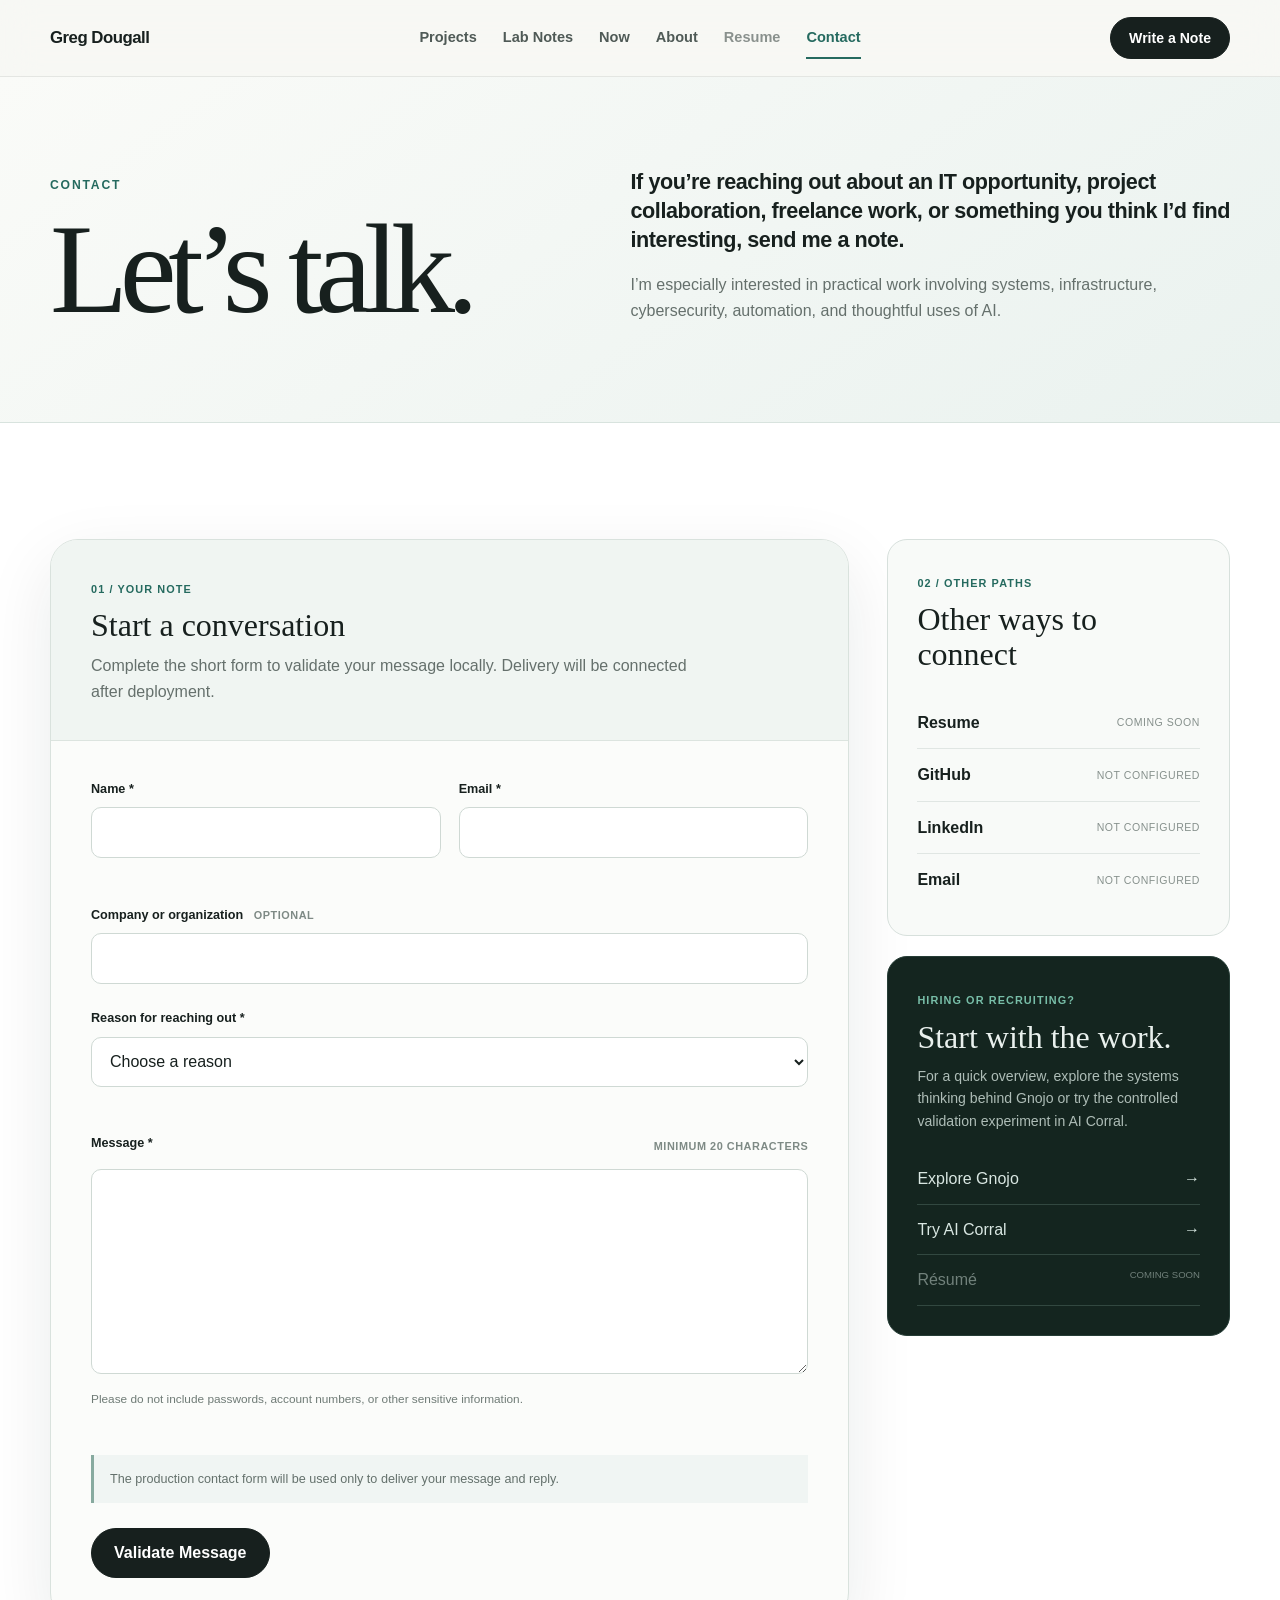
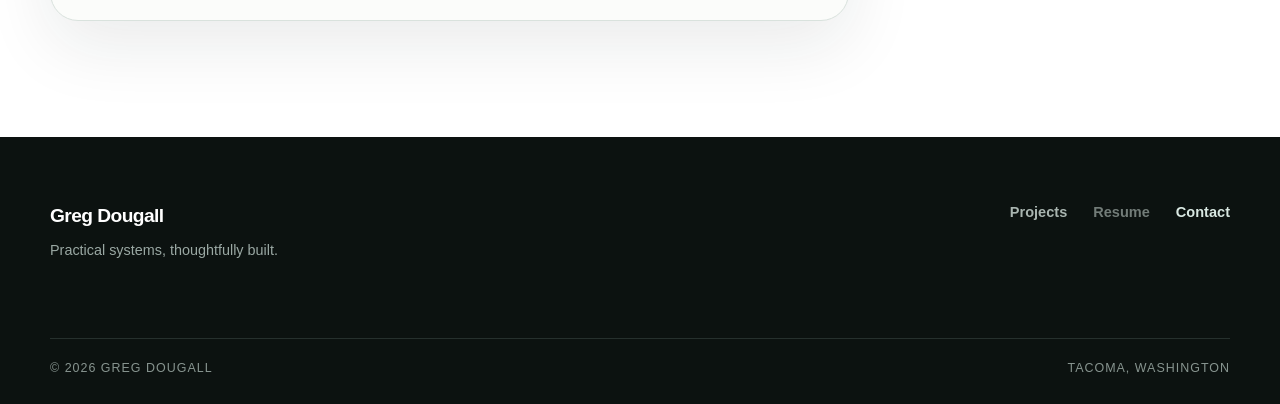
==== contact.html @ e4acb979 "Initial gregdougall.com portfolio site" ====
<!doctype html>
<html lang="en" class="no-js">
<head>
  <meta charset="utf-8">
  <meta name="viewport" content="width=device-width, initial-scale=1">
  <meta name="description" content="Contact Greg Dougall about IT opportunities, project collaboration, freelance work, or technical conversations.">
  <title>Contact — Greg Dougall</title>
  <link rel="stylesheet" href="static/css/styles.css">
</head>
<body class="contact-page">
  <a class="skip-link" href="#main-content">Skip to content</a>
  <header class="site-header">
    <div class="container nav-shell">
      <a class="wordmark" href="index.html" aria-label="Greg Dougall, home">Greg Dougall</a>
      <button class="nav-toggle" type="button" aria-expanded="false" aria-controls="site-navigation"><span class="sr-only">Toggle navigation</span><span aria-hidden="true"></span><span aria-hidden="true"></span><span aria-hidden="true"></span></button>
      <nav id="site-navigation" class="site-nav" aria-label="Primary navigation">
        <a href="index.html#projects">Projects</a><a href="index.html#lab-notes">Lab Notes</a><a href="index.html#now">Now</a><a href="index.html#about">About</a><a href="#resume" aria-disabled="true" class="placeholder-link">Resume <span class="sr-only">(coming soon)</span></a><a href="contact.html" class="active-nav" aria-current="page">Contact</a>
      </nav>
      <a class="button button-small nav-cta" href="#contact-form">Write a Note</a>
    </div>
  </header>

  <main id="main-content">
    <section class="contact-hero">
      <div class="container contact-hero-grid">
        <div><p class="eyebrow">Contact</p><h1>Let’s talk.</h1></div>
        <div><p class="contact-lede">If you’re reaching out about an IT opportunity, project collaboration, freelance work, or something you think I’d find interesting, send me a note.</p><p>I’m especially interested in practical work involving systems, infrastructure, cybersecurity, automation, and thoughtful uses of AI.</p></div>
      </div>
    </section>

    <section class="section contact-main">
      <div class="container contact-layout">
        <div class="contact-form-panel">
          <div class="contact-panel-heading"><span>01 / Your note</span><h2>Start a conversation</h2><p>Complete the short form to validate your message locally. Delivery will be connected after deployment.</p></div>
          <form id="contact-form" class="contact-form" data-contact-form novalidate>
            <div class="field-row">
              <div class="form-field"><label for="contact-name">Name <span aria-hidden="true">*</span></label><input id="contact-name" name="name" type="text" autocomplete="name" required aria-describedby="name-error"><span class="field-error" id="name-error" aria-live="polite"></span></div>
              <div class="form-field"><label for="contact-email">Email <span aria-hidden="true">*</span></label><input id="contact-email" name="email" type="email" autocomplete="email" required aria-describedby="email-error"><span class="field-error" id="email-error" aria-live="polite"></span></div>
            </div>
            <div class="form-field"><label for="contact-company">Company or organization <span class="optional-label">Optional</span></label><input id="contact-company" name="company" type="text" autocomplete="organization"></div>
            <div class="form-field"><label for="contact-reason">Reason for reaching out <span aria-hidden="true">*</span></label><select id="contact-reason" name="reason" required aria-describedby="reason-error"><option value="">Choose a reason</option><option>Job opportunity</option><option>Recruiting / hiring</option><option>Project collaboration</option><option>Freelance / consulting</option><option>Technical conversation</option><option>Other</option></select><span class="field-error" id="reason-error" aria-live="polite"></span></div>
            <div class="form-field"><div class="label-line"><label for="contact-message">Message <span aria-hidden="true">*</span></label><span class="character-guidance">Minimum 20 characters</span></div><textarea id="contact-message" name="message" rows="7" required minlength="20" aria-describedby="message-help message-error"></textarea><span class="field-help" id="message-help">Please do not include passwords, account numbers, or other sensitive information.</span><span class="field-error" id="message-error" aria-live="polite"></span></div>
            <p class="privacy-note">The production contact form will be used only to deliver your message and reply.</p>
            <button class="button contact-submit" type="submit">Validate Message</button>
            <div class="contact-status" role="status" aria-live="polite" tabindex="-1"><span>Contact form ready</span><h3>Your message passed client-side validation.</h3><p>Email delivery is not connected yet in this local prototype.</p><small>The production version will securely send this message to Greg after deployment.</small></div>
            <noscript><p class="noscript-note">JavaScript is required to validate this prototype form. No message delivery is connected.</p></noscript>
          </form>
        </div>

        <aside class="contact-sidebar">
          <section class="connect-card"><span>02 / Other paths</span><h2>Other ways to connect</h2><ul><li><strong>Resume</strong><small>Coming soon</small></li><li><strong>GitHub</strong><small>Not configured</small></li><li><strong>LinkedIn</strong><small>Not configured</small></li><li><strong>Email</strong><small>Not configured</small></li></ul></section>
          <section class="recruiter-card"><span>Hiring or recruiting?</span><h2>Start with the work.</h2><p>For a quick overview, explore the systems thinking behind Gnojo or try the controlled validation experiment in AI Corral.</p><div><a href="projects/gnojo.html">Explore Gnojo <span aria-hidden="true">→</span></a><a href="projects/ai-corral.html">Try AI Corral <span aria-hidden="true">→</span></a><button type="button" disabled>Résumé <small>Coming soon</small></button></div></section>
        </aside>
      </div>
    </section>
  </main>

  <footer class="site-footer"><div class="container footer-top"><div><a class="wordmark footer-wordmark" href="index.html">Greg Dougall</a><p>Practical systems, thoughtfully built.</p></div><nav aria-label="Footer navigation"><a href="index.html#projects">Projects</a><a href="#resume" aria-disabled="true" class="placeholder-link">Resume <span class="sr-only">(coming soon)</span></a><a href="contact.html" aria-current="page">Contact</a></nav></div><div class="container footer-bottom"><span>© <span id="current-year">2025</span> Greg Dougall</span><span>Tacoma, Washington</span></div></footer>
  <script src="static/js/main.js" defer></script>
</body>
</html>
---- static/css/styles.css ----
:root {
  --ink: #17201e;
  --muted: #65706c;
  --paper: #f7f8f4;
  --surface: #ffffff;
  --line: #dfe4dd;
  --accent: #256a5f;
  --accent-soft: #dcece7;
  --dark: #101716;
  --radius-lg: 30px;
  --radius-md: 20px;
  --shadow: 0 24px 70px rgba(24, 38, 34, .09);
  --container: 1180px;
}

* { box-sizing: border-box; }
html { scroll-behavior: smooth; }
body { margin: 0; background: var(--paper); color: var(--ink); font-family: Inter, ui-sans-serif, -apple-system, BlinkMacSystemFont, "Segoe UI", sans-serif; font-size: 1rem; line-height: 1.6; -webkit-font-smoothing: antialiased; }
a { color: inherit; }
button, a { -webkit-tap-highlight-color: transparent; }
button { font: inherit; }
.container { width: min(calc(100% - 40px), var(--container)); margin-inline: auto; }
.sr-only { position: absolute; width: 1px; height: 1px; padding: 0; margin: -1px; overflow: hidden; clip: rect(0, 0, 0, 0); white-space: nowrap; border: 0; }
.skip-link { position: fixed; left: 16px; top: -100px; z-index: 100; background: var(--ink); color: #fff; padding: 10px 16px; border-radius: 8px; }
.skip-link:focus { top: 12px; }

.site-header { position: sticky; top: 0; z-index: 50; background: rgba(247,248,244,.88); border-bottom: 1px solid rgba(23,32,30,.08); backdrop-filter: blur(18px); }
.nav-shell { min-height: 76px; display: grid; grid-template-columns: 1fr auto 1fr; align-items: center; gap: 28px; }
.wordmark { width: max-content; color: var(--ink); font-weight: 760; letter-spacing: -.03em; text-decoration: none; font-size: 1.05rem; }
.site-nav { display: flex; align-items: center; gap: 26px; }
.site-nav a, .site-footer nav a { color: #4f5a56; font-size: .91rem; font-weight: 600; text-decoration: none; transition: color .2s ease; }
.site-nav a:hover, .site-nav a:focus-visible, .site-footer nav a:hover, .site-footer nav a:focus-visible { color: var(--accent); }
.placeholder-link { cursor: default; opacity: .65; }
.button { display: inline-flex; justify-content: center; align-items: center; min-height: 50px; padding: 0 22px; border: 1px solid var(--ink); border-radius: 999px; background: var(--ink); color: #fff; font-weight: 700; text-decoration: none; transition: transform .2s ease, background .2s ease, box-shadow .2s ease; }
.button:hover, .button:focus-visible { background: var(--accent); border-color: var(--accent); box-shadow: 0 8px 24px rgba(37,106,95,.22); transform: translateY(-2px); }
.button-small { min-height: 42px; padding-inline: 18px; font-size: .88rem; justify-self: end; }
.text-link { display: inline-flex; align-items: center; gap: 10px; font-weight: 720; text-decoration: none; border-bottom: 1px solid #aab5af; padding-block: 5px; }
.text-link span { transition: transform .2s ease; }
.text-link:hover span, .text-link:focus-visible span { transform: translate(3px, 3px); }
.nav-toggle { display: none; background: none; border: 0; padding: 8px; }

.hero { padding: 88px 0 104px; overflow: hidden; }
.hero-grid { display: grid; grid-template-columns: minmax(0, .94fr) minmax(480px, 1.06fr); align-items: center; gap: 78px; }
.eyebrow { margin: 0 0 18px; color: var(--accent); font-size: .76rem; font-weight: 800; letter-spacing: .15em; text-transform: uppercase; }
h1, h2, h3, p { margin-top: 0; }
h1 { margin-bottom: 22px; font-family: Georgia, "Times New Roman", serif; font-size: clamp(4.3rem, 8vw, 7.5rem); font-weight: 400; line-height: .86; letter-spacing: -.065em; }
.hero-statement { max-width: 720px; margin-bottom: 22px; font-size: clamp(1.55rem, 2.4vw, 2.18rem); font-weight: 660; line-height: 1.2; letter-spacing: -.035em; }
.hero-support { max-width: 620px; color: var(--muted); font-size: 1.08rem; }
.hero-meta { display: flex; gap: 24px; margin: 30px 0 34px; color: #46514d; font-size: .86rem; font-weight: 700; text-transform: uppercase; letter-spacing: .05em; }
.hero-meta span { display: flex; align-items: center; gap: 9px; }
.status-dot { width: 8px; height: 8px; border-radius: 50%; background: #3f9c70; box-shadow: 0 0 0 5px rgba(63,156,112,.13); }
.hero-actions { display: flex; align-items: center; gap: 28px; }

.hero-visual { position: relative; min-height: 555px; border: 1px solid #d4dbd5; border-radius: 42px; background: #edf1ec; box-shadow: var(--shadow); overflow: hidden; isolation: isolate; transition: transform .35s ease, box-shadow .35s ease; }
.hero-visual:hover, .hero-visual:focus-visible { transform: translateY(-4px); box-shadow: 0 30px 80px rgba(24,38,34,.14); }
.hero-visual::before { content: ""; position: absolute; width: 320px; height: 320px; top: -80px; right: -70px; border-radius: 50%; background: rgba(95,173,158,.25); filter: blur(2px); }
.visual-grid { position: absolute; inset: 0; opacity: .5; background-image: linear-gradient(#ccd5ce 1px, transparent 1px), linear-gradient(90deg, #ccd5ce 1px, transparent 1px); background-size: 34px 34px; mask-image: linear-gradient(to bottom right, #000, transparent 75%); }
.visual-window { position: absolute; border: 1px solid rgba(28,48,43,.16); border-radius: 14px; background: rgba(255,255,255,.92); box-shadow: 0 18px 40px rgba(32,51,46,.13); transition: transform .35s ease, box-shadow .35s ease; }
.hero-visual:hover .visual-workflow, .hero-visual:focus-visible .visual-workflow { transform: rotate(-1deg) translateY(-4px); box-shadow: 0 23px 48px rgba(32,51,46,.18); }
.hero-visual:hover .visual-code, .hero-visual:focus-visible .visual-code { transform: rotate(1deg) translate(3px, -2px); }
.visual-workflow { width: 70%; left: 8%; top: 9%; padding-bottom: 18px; transform: rotate(-2deg); }
.window-bar { height: 38px; display: flex; align-items: center; gap: 6px; padding: 0 12px; border-bottom: 1px solid #e5e9e5; }
.window-bar span { width: 7px; height: 7px; border-radius: 50%; background: #cbd3cd; }
.window-bar b { margin-left: auto; color: #718079; font-family: ui-monospace, monospace; font-size: .65rem; font-weight: 600; }
.flow-row { display: flex; align-items: center; padding: 25px 18px 15px; }
.flow-node { padding: 7px 11px; border: 1px solid #ccd5d0; border-radius: 8px; color: #54625d; font-size: .64rem; font-weight: 800; }
.flow-node.active { color: #1c5c52; background: #dcece7; border-color: #9ccabd; }
.flow-node.success { color: #fff; background: #326e62; }
.flow-row i { flex: 1; height: 1px; background: #9fb0a8; }
.hero-visual.is-active .flow-row i { background: linear-gradient(90deg, #9fb0a8 0 42%, #42a88e 50%, #9fb0a8 58%); background-size: 220% 100%; animation: data-flow 1.8s ease-in-out 2; }
.metric-row { display: flex; gap: 10px; padding: 0 18px; }
.metric-row span { flex: 1; padding: 10px; border-radius: 9px; background: #f2f5f2; }
.metric-row small, .metric-row strong { display: block; }
.metric-row small { color: #77827e; font-size: .58rem; text-transform: uppercase; letter-spacing: .08em; }
.metric-row strong { font-size: .82rem; }
.system-status strong { display: flex; align-items: center; gap: 7px; text-transform: capitalize; }
.system-status i { width: 7px; height: 7px; border-radius: 50%; background: #d19b42; box-shadow: 0 0 0 4px rgba(209,155,66,.14); }
.system-status.is-approved i { background: #3f9c70; box-shadow: 0 0 0 4px rgba(63,156,112,.14); }
.visual-code { width: 56%; right: 5%; top: 40%; padding: 16px 18px 20px; color: #d8e8e1; background: #16221f; transform: rotate(2deg); }
.window-label { margin-bottom: 16px; color: #77bbaa; font-family: ui-monospace, monospace; font-size: .65rem; }
.visual-code code { color: #dfe9e5; font-family: ui-monospace, monospace; font-size: .74rem; line-height: 1.9; }
.visual-code code span { color: #687a73; padding-right: 15px; }
.visual-network { width: 48%; left: 5%; bottom: 7%; padding: 13px; transform: rotate(-3deg); }
.network-title { color: #708079; font: 700 .62rem ui-monospace, monospace; letter-spacing: .08em; }
.visual-network svg { width: 100%; height: auto; display: block; }
.visual-network path { stroke: #88a69c; stroke-width: 1.7; fill: none; stroke-dasharray: 5 4; }
.visual-network circle { fill: #2b7566; stroke: #d4eee6; stroke-width: 4; }
.visual-note { position: absolute; right: 6%; bottom: 6%; width: 38%; padding: 15px; border-radius: 10px; color: #463b29; background: #efe2bd; box-shadow: 0 10px 24px rgba(57,45,25,.14); transform: rotate(4deg); }
.visual-note span, .visual-note strong { display: block; }
.visual-note span { margin-bottom: 7px; font-size: .56rem; font-weight: 800; letter-spacing: .08em; }
.visual-note strong { font-family: Georgia, serif; font-size: .86rem; line-height: 1.35; }

.section { padding: 116px 0; }
.section-heading { display: flex; justify-content: space-between; align-items: end; gap: 40px; margin-bottom: 52px; }
.section-heading h2, .about-copy h2 { margin-bottom: 0; font-family: Georgia, "Times New Roman", serif; font-size: clamp(2.6rem, 5vw, 4.7rem); font-weight: 400; line-height: 1; letter-spacing: -.055em; }
.section-heading > p { max-width: 460px; margin-bottom: 4px; color: var(--muted); }
.section-heading.compact { margin-bottom: 42px; }

.projects-section { background: #fff; }
.project-card { display: grid; grid-template-columns: .78fr 1.22fr; gap: 64px; align-items: center; min-height: 485px; margin-bottom: 34px; padding: 50px; border: 1px solid var(--line); border-radius: var(--radius-lg); overflow: hidden; transition: transform .3s ease, box-shadow .3s ease, border-color .3s ease; }
.project-card:hover, .project-card:focus-within { transform: translateY(-4px); box-shadow: 0 28px 65px rgba(24,38,34,.11); }
.project-card:last-child { margin-bottom: 0; }
.project-index { display: block; margin-bottom: 45px; color: var(--accent); font-size: .7rem; font-weight: 800; letter-spacing: .14em; }
.project-copy h3 { margin-bottom: 13px; font-family: Georgia, serif; font-size: clamp(2.7rem, 5vw, 4.4rem); font-weight: 400; line-height: 1; letter-spacing: -.045em; }
.project-copy h3 span { display: block; color: #766b5e; font-size: .46em; margin-top: 7px; letter-spacing: -.02em; }
.project-subtitle { max-width: 410px; margin-bottom: 13px; font-size: 1.22rem; font-weight: 720; line-height: 1.3; letter-spacing: -.02em; }
.project-copy > p:not(.project-subtitle) { color: var(--muted); }
.tag-list { display: flex; flex-wrap: wrap; gap: 8px; margin: 28px 0 0; padding: 0; list-style: none; }
.tag-list li { padding: 7px 11px; border: 1px solid #d5ddd8; border-radius: 999px; color: #58645f; background: rgba(255,255,255,.7); font-size: .72rem; font-weight: 700; }
.project-link { display: inline-flex; align-items: center; gap: 9px; margin-top: 27px; font-size: .9rem; font-weight: 800; text-decoration: none; }
.project-link span { transition: transform .2s ease; }
.project-link:hover span, .project-link:focus-visible span { transform: translateX(4px); }
.project-cyber .project-link { color: #8bd9c0; }
.project-preview { position: relative; min-height: 365px; border-radius: var(--radius-md); overflow: hidden; box-shadow: 0 24px 45px rgba(20,35,31,.15); }
.demo-status { position: absolute; z-index: 5; left: 18px; right: 18px; bottom: 15px; min-height: 41px; display: flex; justify-content: space-between; align-items: center; gap: 12px; padding: 8px 9px 8px 14px; border: 1px solid rgba(38,85,73,.18); border-radius: 10px; background: rgba(255,255,255,.91); box-shadow: 0 8px 22px rgba(17,35,30,.12); backdrop-filter: blur(8px); }
.demo-step { font: 750 .7rem ui-monospace, monospace; letter-spacing: .02em; transition: opacity .16s ease, transform .16s ease; }
.demo-step.is-changing { opacity: .25; transform: translateY(2px); }
.demo-trigger { flex: 0 0 auto; min-height: 29px; padding: 4px 10px; border: 1px solid currentColor; border-radius: 999px; color: #276e5f; background: transparent; font-size: .66rem; font-weight: 800; cursor: pointer; }
.demo-trigger:hover, .demo-trigger:focus-visible { color: #fff; background: #276e5f; }
.demo-trigger:disabled { cursor: default; opacity: .65; }
.cyber-preview .demo-status { color: #cfe7df; border-color: #38594f; background: rgba(10,25,21,.91); }
.cyber-preview .demo-trigger { color: #7cddbd; }
.cyber-preview .demo-trigger:hover, .cyber-preview .demo-trigger:focus-visible { color: #0b1713; background: #7cddbd; }
.smartfix-preview .demo-status { color: #59422f; border-color: #cbb89f; background: rgba(255,252,246,.92); }
.smartfix-preview .demo-trigger { color: #765136; }
.smartfix-preview .demo-trigger:hover, .smartfix-preview .demo-trigger:focus-visible { color: #fff; background: #765136; }

.project-gnojo { background: linear-gradient(135deg, #f5faf9 0%, #e4f0ed 100%); border-color: #cfe1dc; }
.gnojo-preview { padding: 24px; color: #153a34; background: #edf5f3; border: 1px solid #c6ddd7; }
.gnojo-preview::before { content: ""; position: absolute; width: 200px; height: 200px; border-radius: 50%; background: #bce1d8; right: -50px; top: -60px; filter: blur(25px); }
.preview-top { position: relative; display: flex; justify-content: space-between; padding-bottom: 18px; border-bottom: 1px solid #cadbd7; font: 700 .64rem ui-monospace, monospace; letter-spacing: .06em; }
.preview-top b { color: #267565; }
.repair-layout { position: relative; display: grid; grid-template-columns: 55px 1fr; min-height: 270px; margin-top: 18px; border: 1px solid #ccdcd8; border-radius: 12px; background: rgba(255,255,255,.84); overflow: hidden; }
.repair-sidebar { display: flex; flex-direction: column; align-items: center; gap: 16px; padding-top: 18px; background: #183f38; }
.repair-sidebar i { width: 15px; height: 15px; border: 1px solid #85aca3; border-radius: 4px; }
.repair-sidebar i:first-child { background: #61b4a1; border-color: #61b4a1; }
.repair-main { padding: 24px; }
.repair-card { padding: 18px; border: 1px solid #d8e3df; border-radius: 10px; background: #fff; }
.repair-card span, .repair-card strong, .repair-card small { display: block; }
.repair-card span { color: #7a8984; font-size: .62rem; text-transform: uppercase; letter-spacing: .08em; }
.repair-card strong { margin: 4px 0 8px; }
.repair-card small { color: #2c7a69; }
.repair-path { display: flex; align-items: center; margin: 24px 0; }
.repair-path span { padding: 6px 8px; border-radius: 5px; background: #e6f2ef; font-size: .6rem; font-weight: 800; }
.repair-path i { flex: 1; border-top: 1px dashed #87a89f; }
.repair-log { display: grid; gap: 7px; }
.repair-log span { height: 7px; border-radius: 8px; background: #dae4e1; }
.repair-log span:nth-child(2) { width: 80%; }.repair-log span:nth-child(3) { width: 58%; }

.project-cyber { color: #ecf2ef; background: #131817; border-color: #222c29; }
.project-cyber .project-index { color: #80d7ba; }
.project-cyber .project-copy > p:not(.project-subtitle) { color: #a9b6b1; }
.project-cyber .tag-list li { color: #b8c7c2; border-color: #3b4743; background: #1c2422; }
.cyber-preview { padding: 28px; color: #cde5dc; background: radial-gradient(circle at 75% 30%, rgba(26,113,87,.38), transparent 34%), linear-gradient(145deg, #09100f, #111b18); border: 1px solid #30453f; font-family: ui-monospace, monospace; }
.cyber-preview::before { content: ""; position: absolute; inset: 0; opacity: .13; background-image: repeating-linear-gradient(0deg, transparent 0, transparent 4px, #c0ffee 5px); }
.scan-line { position: absolute; left: 0; right: 0; top: 42%; height: 1px; background: rgba(113,255,201,.45); box-shadow: 0 0 16px #56cfaa; }
.cyber-date { position: relative; color: #68bca1; font-size: .65rem; letter-spacing: .1em; }
.cyber-terminal { position: relative; display: grid; gap: 8px; margin-top: 32px; color: #749087; font-size: .72rem; }
.terminal-glow { color: #78dfbc; text-shadow: 0 0 12px rgba(92,232,185,.42); }
.artifact-card { position: absolute; right: 28px; bottom: 42px; width: 70%; padding: 24px; border: 1px solid #37574e; background: rgba(11,24,20,.84); box-shadow: 0 16px 35px #020706; }
.artifact-card small, .artifact-card strong, .artifact-card span { display: block; }
.artifact-card small { color: #69c5a7; font-size: .57rem; letter-spacing: .15em; }
.artifact-card strong { margin: 11px 0 25px; color: #e6f4ef; font: 400 1.5rem Georgia, serif; }
.artifact-card span { color: #758d85; font-size: .62rem; }
.cyber-coordinates { position: absolute; bottom: 16px; left: 28px; color: #536b64; font-size: .55rem; }

.project-smartfix { background: #f3eee5; border-color: #ded2c1; }
.project-smartfix .project-index { color: #8c6341; }
.smartfix-preview { padding: 25px; color: #4e3d2d; background: #e9dfd0; border: 1px solid #d2c1aa; }
.smartfix-bar { display: flex; justify-content: space-between; align-items: end; padding: 22px; background: #fffdf9; border-radius: 12px 12px 0 0; border-bottom: 1px solid #e7ded2; }
.smartfix-bar strong, .smartfix-bar span { display: block; }
.smartfix-bar strong { font-family: Georgia, serif; font-size: 1.25rem; }.smartfix-bar span { color: #8a7763; font-size: .67rem; }
.job-grid { display: grid; grid-template-columns: 58px 1fr; min-height: 220px; padding: 18px; background: #faf7f1; border-radius: 0 0 12px 12px; }
.schedule, .jobs { display: grid; gap: 10px; }
.schedule span { padding-top: 14px; color: #9a8875; font-size: .62rem; }
.jobs div { padding: 10px 13px; border-left: 3px solid #a8754b; border-radius: 6px; background: #fff; box-shadow: 0 4px 10px rgba(73,52,32,.06); }
.jobs div:nth-child(2) { border-color: #55756b; }.jobs div:nth-child(3) { border-color: #c0aa87; }
.jobs b, .jobs small { display: block; }.jobs b { font-size: .74rem; }.jobs small { color: #8b7d6e; font-size: .58rem; }
.invoice-chip { position: absolute; right: 38px; bottom: 65px; padding: 8px 13px; border-radius: 999px; color: #fff; background: #6a5039; font-size: .62rem; font-weight: 700; box-shadow: 0 8px 20px rgba(81,58,36,.24); }

.now-section { background: #eef1ec; }
.now-grid { display: grid; grid-template-columns: repeat(4, 1fr); border-top: 1px solid #cdd5cf; border-bottom: 1px solid #cdd5cf; }
.now-grid article { min-height: 275px; padding: 28px; border-right: 1px solid #cdd5cf; }
.now-grid article { transition: background .25s ease; }
.now-grid article:hover { background: rgba(255,255,255,.38); }
.now-grid article:last-child { border: 0; }
.now-marker { display: flex; justify-content: space-between; align-items: center; }
.now-number { color: #819088; font: 700 .67rem ui-monospace, monospace; }
.now-icon { width: 31px; height: 31px; display: grid; place-items: center; border: 1px solid #c6d0ca; border-radius: 50%; color: #426c60; background: rgba(255,255,255,.45); font-size: .9rem; }
.now-learning .now-icon { color: #7a6947; }.now-exploring .now-icon { color: #536d80; }.now-finished .now-icon { color: #397253; }
.now-grid h3 { margin: 46px 0 18px; font: 400 1.65rem Georgia, serif; }
.now-grid h3::after { content: ""; display: block; width: 28px; height: 2px; margin-top: 12px; background: #76a899; }
.now-learning h3::after { background: #aa9670; }.now-exploring h3::after { background: #829baa; }.now-finished h3::after { background: #72a584; }
.now-grid ul { margin: 0; padding: 0; list-style: none; color: #59655f; }
.now-grid li { padding: 3px 0; }

.notes-section { background: #fff; }
.notes-grid { display: grid; grid-template-columns: repeat(3, 1fr); gap: 20px; }
.note-card { position: relative; min-height: 260px; border: 1px solid var(--line); border-radius: var(--radius-md); background: #fafbf8; overflow: hidden; transition: transform .2s ease, box-shadow .2s ease, border-color .2s ease; }
.note-card:hover, .note-card:focus-within { transform: translateY(-5px); border-color: #bdccc4; box-shadow: var(--shadow); }
.note-toggle { width: 100%; min-height: 258px; display: flex; flex-direction: column; padding: 28px; border: 0; color: inherit; background: transparent; text-align: left; cursor: pointer; }
.note-meta { display: flex; justify-content: space-between; color: #77827e; font-size: .65rem; font-weight: 750; letter-spacing: .08em; text-transform: uppercase; }
.note-title { display: block; margin-top: 48px; font: 400 1.28rem/1.45 Georgia, serif; }
.note-control { display: flex; justify-content: space-between; align-items: center; margin-top: auto; padding-top: 22px; color: var(--accent); font-size: .72rem; font-weight: 800; text-transform: uppercase; letter-spacing: .07em; }
.note-control i { font-style: normal; font-size: 1.15rem; transition: transform .25s ease; }
.note-toggle[aria-expanded="true"] .note-control i { transform: rotate(45deg); }
.note-detail { max-height: 0; opacity: 0; overflow: hidden; transition: max-height .35s ease, opacity .25s ease; }
.note-detail p { margin: 0; padding: 0 28px 28px; color: var(--muted); font-size: .92rem; line-height: 1.65; }
.note-card.is-expanded .note-detail { max-height: 220px; opacity: 1; }

.js .reveal { opacity: 0; transform: translateY(14px); transition: opacity .55s ease, transform .55s ease; }
.js .reveal.is-visible { opacity: 1; transform: none; }

@keyframes data-flow { from { background-position: 100% 0; } to { background-position: -100% 0; } }

.about-section { color: #eef4f1; background: var(--dark); }
.about-grid { display: grid; grid-template-columns: .75fr 1.25fr; align-items: center; gap: 100px; }
.profile-placeholder { aspect-ratio: 4 / 5; max-width: 380px; display: grid; place-content: center; text-align: center; border: 1px solid #40504b; border-radius: 180px 180px 26px 26px; color: #789087; background: radial-gradient(circle at 50% 38%, #344a43 0, #202c28 35%, #16201d 70%); }
.profile-placeholder span { color: #b4c8c0; font: 400 4rem Georgia, serif; }.profile-placeholder small { margin-top: 8px; text-transform: uppercase; letter-spacing: .14em; }
.about-copy .eyebrow { color: #78bea9; }
.about-copy h2 { margin-bottom: 30px; }
.about-copy p:not(.eyebrow) { max-width: 680px; color: #b8c5c0; font-size: 1.3rem; line-height: 1.7; }
.about-copy .text-link { margin-top: 14px; color: #eef4f1; border-color: #566861; }

.site-footer { padding: 64px 0 25px; color: #dce5e1; background: #0c1210; }
.footer-top { display: grid; grid-template-columns: 1fr auto auto; gap: 80px; align-items: start; }
.footer-wordmark { color: #fff; font-size: 1.2rem; }
.footer-top p { margin-top: 7px; color: #9aa8a3; font-size: .9rem; }
.site-footer nav, .social-placeholders { display: flex; gap: 26px; }
.site-footer nav a { color: #a9b5b0; }
.social-placeholders button { padding: 0; border: 0; color: #8d9b96; background: none; font-weight: 600; cursor: not-allowed; }
.footer-bottom { display: flex; justify-content: space-between; margin-top: 62px; padding-top: 20px; border-top: 1px solid #26302d; color: #87948f; font-size: .78rem; text-transform: uppercase; letter-spacing: .08em; }

:focus-visible { outline: 3px solid #4ea892; outline-offset: 4px; }

@media (max-width: 980px) {
  .nav-shell { grid-template-columns: 1fr auto auto; }
  .nav-toggle { display: grid; gap: 4px; }
  .nav-toggle span:not(.sr-only) { display: block; width: 22px; height: 2px; background: var(--ink); transition: transform .2s ease, opacity .2s ease; }
  .nav-toggle[aria-expanded="true"] span:nth-of-type(1) { transform: translateY(6px) rotate(45deg); }
  .nav-toggle[aria-expanded="true"] span:nth-of-type(2) { opacity: 0; }
  .nav-toggle[aria-expanded="true"] span:nth-of-type(3) { transform: translateY(-6px) rotate(-45deg); }
  .site-nav { position: absolute; left: 0; right: 0; top: 76px; display: none; flex-direction: column; align-items: stretch; gap: 0; padding: 14px 20px 22px; background: var(--paper); border-bottom: 1px solid var(--line); box-shadow: 0 16px 24px rgba(20,30,27,.08); }
  .site-nav.is-open { display: flex; }
  .site-nav a { padding: 12px; }
  .hero-grid { grid-template-columns: 1fr; gap: 65px; }
  .hero-copy { max-width: 770px; }
  .hero-visual { width: min(100%, 690px); }
  .project-card { grid-template-columns: 1fr; gap: 40px; }
  .project-index { margin-bottom: 25px; }
  .now-grid { grid-template-columns: repeat(2, 1fr); }
  .now-grid article:nth-child(2) { border-right: 0; }.now-grid article:nth-child(-n+2) { border-bottom: 1px solid #cdd5cf; }
  .notes-grid { grid-template-columns: 1fr; }
  .note-card { min-height: 220px; }
  .about-grid { gap: 55px; }
  .footer-top { grid-template-columns: 1fr auto; }.social-placeholders { grid-column: 1 / -1; }
}

@media (max-width: 660px) {
  .container { width: min(calc(100% - 28px), var(--container)); }
  .nav-shell { min-height: 68px; }.site-nav { top: 68px; }.nav-cta { display: none; }
  .hero { padding: 72px 0 78px; }.hero-grid { gap: 48px; }
  h1 { font-size: clamp(3.65rem, 19vw, 5.2rem); }.hero-statement { font-size: 1.45rem; }
  .hero-meta, .hero-actions { align-items: flex-start; flex-direction: column; gap: 16px; }
  .hero-visual { min-height: 440px; border-radius: 28px; }
  .visual-workflow { width: 82%; }.visual-code { width: 64%; right: 4%; }.visual-network { width: 58%; }.visual-note { width: 44%; }
  .section { padding: 78px 0; }.section-heading { align-items: start; flex-direction: column; gap: 16px; margin-bottom: 34px; }
  .project-card { padding: 26px 20px; border-radius: 22px; }.project-preview { min-height: 325px; }
  .project-card:hover, .project-card:focus-within { transform: none; }
  .repair-main { padding: 16px; }.artifact-card { width: 80%; right: 18px; }.smartfix-preview { padding: 14px; }
  .now-grid { grid-template-columns: 1fr; }.now-grid article { min-height: auto; border-right: 0; border-bottom: 1px solid #cdd5cf; }.now-grid article:nth-child(3) { border-bottom: 1px solid #cdd5cf; }.now-grid h3 { margin-top: 25px; }
  .about-grid { grid-template-columns: 1fr; gap: 45px; }.profile-placeholder { width: min(85%, 340px); }
  .about-copy p:not(.eyebrow) { font-size: 1.1rem; }
  .footer-top { grid-template-columns: 1fr; gap: 34px; }.site-footer nav { flex-wrap: wrap; }.social-placeholders { grid-column: auto; flex-wrap: wrap; }.footer-bottom { align-items: flex-start; flex-direction: column; gap: 6px; }
}

@media (prefers-reduced-motion: reduce) {
  html { scroll-behavior: auto; }
  *, *::before, *::after { transition-duration: .01ms !important; animation-duration: .01ms !important; animation-iteration-count: 1 !important; }
  .js .reveal { opacity: 1; transform: none; }
}

/* AI Corral homepage entry */
.corral-home-entry { padding: 34px 0; color: #f5eee2; background: #271f1a; }
.corral-home-card { display: grid; grid-template-columns: 150px 1fr auto; align-items: center; gap: 42px; padding: 36px 42px; border: 1px solid #594b40; border-radius: 24px; background: radial-gradient(circle at 12% 50%, rgba(180,126,68,.16), transparent 24%), #312720; box-shadow: 0 18px 45px rgba(20,14,10,.22); }
.corral-home-card .eyebrow { margin-bottom: 8px; color: #d6a463; }.corral-home-card h2 { margin-bottom: 5px; font: 400 2.7rem Georgia, serif; letter-spacing: -.04em; }.corral-home-card p:last-child { max-width: 650px; margin: 0; color: #c4b8aa; }.corral-home-card .button { color: #281f18; border-color: #eadac2; background: #eadac2; white-space: nowrap; }
.corral-home-mark { height: 105px; display: flex; align-items: center; justify-content: center; gap: 10px; border: 1px solid #685849; border-radius: 50%; color: #d7b887; background: #241c17; font: 800 .75rem ui-monospace, monospace; }.corral-home-mark i { width: 36px; border-top: 2px dashed #8c7154; }.corral-home-mark strong { width: 30px; height: 30px; display: grid; place-items: center; border-radius: 50%; color: #2b211a; background: #d7b887; }

/* AI Corral project exhibit */
.corral-page { --corral: #a66b32; --corral-dark: #2d231c; background: #faf8f3; }
.corral-hero { padding: 58px 0 94px; color: #f3eadf; background: radial-gradient(circle at 86% 26%, rgba(185,124,60,.18), transparent 26%), linear-gradient(145deg,#2d241e,#1e1915); }
.corral-page .breadcrumb { color: #9e9083; }.corral-page .breadcrumb a:hover { color: #e0b174; }
.corral-hero-grid { display: grid; grid-template-columns: 1.2fr .8fr; align-items: end; gap: 90px; }
.corral-kicker { display: inline-flex; padding: 7px 11px; border: 1px solid #7a6049; border-radius: 999px; color: #e1b477; font-size: .7rem; font-weight: 850; letter-spacing: .11em; text-transform: uppercase; }
.corral-hero h1 { margin: 28px 0 12px; font-size: clamp(5rem,11vw,9rem); color: #fff9ef; }.corral-subtitle { margin-bottom: 34px; color: #dfb06e; font: italic 400 clamp(1.65rem,3vw,2.5rem) Georgia,serif; }.corral-lede { max-width: 700px; margin-bottom: 12px; color: #f0e6d9; font-size: 1.35rem; font-weight: 700; }.corral-hero-grid > div > p:not(.corral-subtitle,.corral-lede) { max-width: 700px; color: #bfb2a5; }.corral-cta { margin-top: 22px; gap: 12px; color: #282019; border-color: #ebd8bb; background: #ebd8bb; }
.corral-notice { padding: 30px; border: 1px solid #665448; border-radius: 22px; background: rgba(255,255,255,.04); }.corral-notice > span { color: #e4b879; font-size: .75rem; font-weight: 850; letter-spacing: .08em; text-transform: uppercase; }.corral-notice p { margin: 12px 0 28px; color: #c4b7a9; }.fence-mark { display: flex; align-items: center; gap: 10px; }.fence-mark i { width: 7px; height: 45px; border-radius: 4px; background: #826548; transform: rotate(6deg); }.fence-mark i:nth-child(even) { transform: rotate(-5deg); }.fence-mark::before,.fence-mark::after { content:""; flex:1; border-top:1px dashed #826548; }
.corral-challenge { background: #f2ede4; }.corral-heading { max-width: 760px; margin-bottom: 45px; }.corral-heading h2,.corral-why h2 { margin-bottom: 18px; font: 400 clamp(2.8rem,5vw,4.8rem)/1 Georgia,serif; letter-spacing: -.055em; }.corral-heading > p:last-child { color: var(--muted); }
.corral-console { border: 1px solid #d6c9b9; border-radius: 28px; background: #fffdf9; box-shadow: 0 28px 70px rgba(65,44,27,.1); overflow: hidden; }
.corral-step { padding: 34px 38px; border-bottom: 1px solid #e4dbcf; }.step-heading { display: flex; align-items: start; gap: 17px; margin-bottom: 26px; }.step-heading > span { width: 34px; height: 34px; flex: 0 0 auto; display:grid;place-items:center;border:1px solid #c8b49c;border-radius:50%;color:#8b5d33;font:800 .67rem ui-monospace,monospace; }.step-heading h3 { margin: 1px 0 3px; font: 400 1.55rem Georgia,serif; }.step-heading p { margin: 0; color: #75807c; font-size: .84rem; }.selection-count { margin-left: auto; padding: 6px 10px; border-radius: 999px; color: #76512f; background: #f1e8dc; font-size: .72rem; font-weight: 800; }
.restraint-grid { display: grid; grid-template-columns: repeat(4,1fr); gap: 10px; margin:0;padding:0;border:0; }.restraint-grid label { position:relative; }.restraint-grid input { position:absolute; opacity:0; }.restraint-grid label span { min-height: 58px; display:flex;align-items:center;padding:12px 14px;border:1px solid #ddd3c7;border-radius:11px;color:#5f625f;background:#faf9f6;font-size:.82rem;font-weight:700;cursor:pointer;transition:border-color .2s ease,background .2s ease,transform .2s ease; }.restraint-grid input:checked + span { color:#fff;border-color:#81552f;background:#81552f; }.restraint-grid input:focus-visible + span { outline:3px solid #c68b50;outline-offset:3px; }.restraint-grid label span:hover { transform:translateY(-2px);border-color:#ad8967; }
.prompt-label { display:block;margin-bottom:8px;font-size:.78rem;font-weight:800; }.prompt-step textarea { width:100%;resize:vertical;padding:16px;border:1px solid #d6cbbf;border-radius:12px;color:var(--ink);background:#fff;font:inherit; }.prompt-step textarea:focus { border-color:#9a6a3f;outline:3px solid rgba(166,107,50,.18); }.sample-prompts { display:flex;flex-wrap:wrap;gap:8px;margin-top:13px; }.sample-prompts > span { padding:6px 0;color:#7d827f;font-size:.74rem;font-weight:800; }.sample-prompts button { padding:6px 10px;border:1px solid #ddd2c5;border-radius:999px;color:#675f58;background:#f9f6f1;font-size:.72rem;cursor:pointer; }.sample-prompts button:hover,.sample-prompts button:focus-visible { color:#fff;border-color:#8a5c34;background:#8a5c34; }
.run-step { border-bottom:0; }.control-path { display:flex;align-items:center;gap:9px;overflow-x:auto;margin-bottom:22px;padding-bottom:5px; }.control-path span { min-width:max-content;padding:9px 12px;border:1px solid #d8cec2;border-radius:8px;color:#77726c;background:#faf8f4;font:800 .67rem ui-monospace,monospace;text-transform:uppercase; }.control-path span.is-active { color:#fff;border-color:#9b6536;background:#9b6536;box-shadow:0 0 0 4px rgba(155,101,54,.12); }.control-path span.is-complete { color:#395f51;border-color:#9cbaae;background:#eaf3ef; }.control-path i { color:#ad9d8c;font-style:normal; }.form-message { color:#776d63;font-size:.82rem; }.form-message.is-error { color:#994f3c;font-weight:700; }
.corral-results { border-top:1px solid #d6c9b9;background:#302720; }.js .corral-results { display:none; }.js .corral-results.is-visible { display:block;animation:gentle-in .35s ease both; }.attempt-panel,.validation-panel,.decision-panel,.released-response { padding:30px 38px;border-bottom:1px solid #51443a; }.attempt-panel > span,.validation-heading > span:first-child,.released-response > span,.decision-kicker { color:#d9aa6b;font:800 .68rem ui-monospace,monospace;letter-spacing:.1em;text-transform:uppercase; }.attempt-panel blockquote { margin:17px 0 9px;color:#f1e9df;font:400 1.35rem/1.5 Georgia,serif; }.attempt-panel small { color:#9c9085; }.validation-heading { display:flex;justify-content:space-between; }.attempt-label { color:#a89b90;font-size:.72rem; }.validation-list { display:grid;grid-template-columns:repeat(2,1fr);gap:8px;margin:20px 0 0;padding:0;list-style:none; }.validation-list li { display:flex;gap:10px;padding:10px 12px;border:1px solid #51463d;border-radius:9px;color:#c7bbb0;font-size:.8rem; }.validation-list li.pass::before { content:"✓";color:#79c09e;font-weight:900; }.validation-list li.fail::before { content:"×";color:#e38d72;font-weight:900; }.decision-panel { display:grid;grid-template-columns:1fr auto;gap:25px;align-items:center; }.decision-panel h3 { margin:5px 0;font:400 2.2rem Georgia,serif;color:#fff3e5; }.decision-copy { margin:0;color:#bcaea2; }.decision-panel.is-fail .decision-kicker,.decision-panel.is-fail h3 { color:#e89d80; }.decision-panel.is-pass .decision-kicker,.decision-panel.is-pass h3 { color:#8dd0af; }.corral-score { text-align:right; }.corral-score span,.corral-score strong { display:block; }.corral-score span { color:#877c72;font-size:.64rem;text-transform:uppercase; }.corral-score strong { color:#d5c8bc;font-size:.78rem; }.retry-corral { grid-column:1/-1;justify-self:start;color:#2b231d;border-color:#e6c99e;background:#e6c99e; }.released-response { display:none;background:#193229; }.released-response.is-visible { display:block; }.released-response p { margin:12px 0 0;color:#eef7f2;font:400 1.35rem Georgia,serif; }.noscript-note { margin:0;padding:22px 38px;color:#fff;background:#553a27; }
.retry-corral[hidden] { display: none; }
.corral-how { background:#fff; }.how-steps { display:grid;grid-template-columns:repeat(5,1fr);margin:0;padding:0;border-top:1px solid #ddd8cf;border-bottom:1px solid #ddd8cf;list-style:none; }.how-steps li { min-height:180px;padding:24px;border-right:1px solid #ddd8cf; }.how-steps li:last-child{border:0}.how-steps span{color:#9a6a3f;font:800 .67rem ui-monospace,monospace}.how-steps p{margin:45px 0 0;font-weight:680;line-height:1.4}.control-distinction{display:grid;grid-template-columns:repeat(3,1fr);margin-top:35px;border:1px solid #dcd7ce;border-radius:16px;overflow:hidden}.control-distinction div{padding:23px;border-right:1px solid #dcd7ce}.control-distinction div:last-child{border:0}.control-distinction span,.control-distinction strong{display:block}.control-distinction span{color:#87613f;font-size:.68rem;font-weight:850;text-transform:uppercase;letter-spacing:.08em}.control-distinction strong{margin-top:7px;font-family:Georgia,serif;font-size:1.2rem}
.corral-why{color:#eee6dc;background:#211b17}.why-grid{display:grid;grid-template-columns:.9fr 1.1fr;gap:90px;align-items:center}.corral-why .eyebrow{color:#daa86a}.corral-why h2{margin:0}.corral-why .why-grid>p{margin:0;color:#bfb2a5;font-size:1.15rem;line-height:1.75}.corral-page .site-footer{padding-top:24px}.corral-page .site-footer .footer-bottom{margin-top:0}.corral-page .site-footer a{color:#abb9b4;text-decoration:none}

@media (max-width:980px){.corral-home-card{grid-template-columns:110px 1fr}.corral-home-card>a{grid-column:2;justify-self:start}.corral-hero-grid{grid-template-columns:1fr;gap:45px}.corral-notice{max-width:650px}.restraint-grid{grid-template-columns:repeat(2,1fr)}.how-steps{grid-template-columns:repeat(2,1fr)}.how-steps li{border-bottom:1px solid #ddd8cf}.how-steps li:nth-child(even){border-right:0}.why-grid{grid-template-columns:1fr;gap:30px}}
@media (max-width:660px){.corral-home-card{grid-template-columns:1fr;gap:22px;padding:27px}.corral-home-card>a{grid-column:auto}.corral-home-mark{width:105px}.corral-hero{padding:38px 0 68px}.corral-hero h1{font-size:4.6rem}.corral-step,.attempt-panel,.validation-panel,.decision-panel,.released-response{padding:25px 20px}.restraint-grid,.validation-list,.control-distinction,.how-steps{grid-template-columns:1fr}.restraint-grid label span:hover{transform:none}.selection-count{width:max-content;margin:8px 0 0 51px}.step-heading{flex-wrap:wrap}.decision-panel{grid-template-columns:1fr}.corral-score{text-align:left}.how-steps li,.how-steps li:nth-child(even),.control-distinction div{border-right:0;border-bottom:1px solid #ddd8cf}.control-distinction div:last-child{border-bottom:0}.control-path{gap:6px}.control-path span{padding:8px 9px}}
@media (prefers-reduced-motion:reduce){.js .corral-results.is-visible{animation:none}.restraint-grid label span:hover{transform:none}}

/* Contact */
.active-nav { color: var(--accent) !important; position: relative; }.active-nav::after { content:""; position:absolute; left:0; right:0; bottom:-9px; height:2px; background:var(--accent); }
.contact-hero { padding: 90px 0 98px; background: linear-gradient(145deg,#fafbf8,#eaf2ef); border-bottom:1px solid #d8e3de; }.contact-hero-grid { display:grid;grid-template-columns:.9fr 1.1fr;gap:90px;align-items:end; }.contact-hero h1 { margin:0;font-size:clamp(5rem,10vw,8.5rem); }.contact-lede { margin-bottom:18px;font-size:1.35rem;font-weight:680;line-height:1.35;letter-spacing:-.02em; }.contact-hero-grid>div:last-child>p:last-child { margin:0;color:var(--muted); }
.contact-main { background:#fff; }.contact-layout { display:grid;grid-template-columns:minmax(0,1.4fr) minmax(300px,.6fr);gap:38px;align-items:start; }.contact-form-panel { border:1px solid #d9e2dd;border-radius:28px;background:#fbfcfa;box-shadow:var(--shadow);overflow:hidden; }.contact-panel-heading { padding:35px 40px;border-bottom:1px solid #dce4df;background:#f0f5f2; }.contact-panel-heading>span,.connect-card>span,.recruiter-card>span { color:var(--accent);font-size:.68rem;font-weight:850;letter-spacing:.1em;text-transform:uppercase; }.contact-panel-heading h2,.connect-card h2,.recruiter-card h2 { margin:8px 0 10px;font:400 2rem/1.1 Georgia,serif; }.contact-panel-heading p { max-width:620px;margin:0;color:var(--muted); }.contact-form { padding:38px 40px 42px; }.field-row { display:grid;grid-template-columns:repeat(2,1fr);gap:18px; }.form-field { margin-bottom:24px; }.form-field label,.label-line { display:block;margin-bottom:8px;font-size:.79rem;font-weight:800; }.optional-label,.character-guidance { color:#7e8a85;font-size:.68rem;font-weight:650;text-transform:uppercase;letter-spacing:.05em; }.optional-label { margin-left:7px; }.label-line { display:flex;justify-content:space-between;align-items:center; }.form-field input,.form-field select,.form-field textarea { width:100%;min-height:50px;padding:12px 14px;border:1px solid #cfd9d4;border-radius:10px;color:var(--ink);background:#fff;font:inherit; }.form-field textarea { min-height:155px;resize:vertical; }.form-field select { cursor:pointer; }.form-field input:focus,.form-field select:focus,.form-field textarea:focus { border-color:#3f8b78;outline:3px solid rgba(63,139,120,.16); }.form-field [aria-invalid="true"] { border-color:#a34f42;background:#fffafa; }.field-help { display:block;margin-top:8px;color:#6f7b76;font-size:.74rem; }.field-error { min-height:1.35em;display:block;margin-top:6px;color:#9b4037;font-size:.75rem;font-weight:750; }.field-error:not(:empty)::before { content:"!";display:inline-grid;place-items:center;width:17px;height:17px;margin-right:6px;border:1px solid currentColor;border-radius:50%;font-size:.65rem; }.privacy-note { margin:2px 0 25px;padding:14px 16px;border-left:3px solid #87aa9f;color:#64716c;background:#f0f5f3;font-size:.79rem; }.contact-submit { min-width:175px; }.contact-status { display:none;margin-top:25px;padding:24px;border:1px solid #9fc4b8;border-radius:14px;background:#eaf5f1; }.contact-status.is-visible { display:block;animation:gentle-in .3s ease both; }.contact-status>span { color:#26715e;font-size:.67rem;font-weight:900;letter-spacing:.1em;text-transform:uppercase; }.contact-status h3 { margin:7px 0 5px;font:400 1.45rem Georgia,serif; }.contact-status p { margin:0;color:#49635b; }.contact-status small { display:block;margin-top:10px;color:#677a74; }
.contact-sidebar { display:grid;gap:20px; }.connect-card,.recruiter-card { padding:29px;border:1px solid #d7e0dc;border-radius:20px;background:#f8faf8; }.connect-card ul { margin:24px 0 0;padding:0;list-style:none; }.connect-card li { display:flex;justify-content:space-between;align-items:center;gap:15px;padding:13px 0;border-bottom:1px solid #e0e6e3; }.connect-card li:last-child { border:0; }.connect-card small { color:#86908c;font-size:.66rem;text-transform:uppercase;letter-spacing:.05em; }.recruiter-card { color:#e9f0ed;border-color:#263d36;background:#14251f; }.recruiter-card>span { color:#78bea8; }.recruiter-card p { color:#aebdb7;font-size:.88rem; }.recruiter-card>div { display:grid;margin-top:22px; }.recruiter-card a,.recruiter-card button { display:flex;justify-content:space-between;padding:12px 0;border:0;border-bottom:1px solid #324840;color:#d9e7e2;background:none;font:700 .82rem inherit;text-align:left;text-decoration:none; }.recruiter-card a:hover,.recruiter-card a:focus-visible { color:#83c6b1; }.recruiter-card button { color:#71817b;cursor:not-allowed; }.recruiter-card button small { font-size:.6rem;text-transform:uppercase; }
.contact-page .site-footer .footer-top { grid-template-columns:1fr auto; }.contact-page .site-footer [aria-current="page"] { color:#d9e8e2; }
@media(max-width:980px){.contact-hero-grid,.contact-layout{grid-template-columns:1fr;gap:45px}.contact-sidebar{grid-template-columns:repeat(2,1fr)}}
@media(max-width:660px){.active-nav::after{display:none}.contact-hero{padding:62px 0 70px}.contact-hero h1{font-size:4.7rem}.contact-lede{font-size:1.18rem}.contact-form,.contact-panel-heading{padding:27px 21px}.field-row,.contact-sidebar{grid-template-columns:1fr}.label-line{align-items:flex-start;flex-direction:column;gap:3px}.contact-submit{width:100%}}
@media(prefers-reduced-motion:reduce){.contact-status.is-visible{animation:none}}

/* Gnojo project exhibit */
.gnojo-page { background: #f7f9f6; }
.exhibit-header .nav-shell { grid-template-columns: 1fr auto 1fr; }
.breadcrumb { display: flex; flex-wrap: wrap; gap: 9px; margin-bottom: 72px; color: #708079; font-size: .78rem; font-weight: 700; text-transform: uppercase; letter-spacing: .08em; }
.breadcrumb a { text-decoration: none; }.breadcrumb a:hover { color: var(--accent); }
.exhibit-hero { padding: 60px 0 95px; background: linear-gradient(145deg, #f9fbf8 20%, #e7f1ee 100%); border-bottom: 1px solid #d5e1dc; }
.exhibit-hero-grid { display: grid; grid-template-columns: 1.25fr .75fr; align-items: end; gap: 80px; }
.exhibit-hero h1 { margin-bottom: 24px; font-size: clamp(5rem, 11vw, 9rem); }
.exhibit-subtitle { max-width: 760px; margin-bottom: 22px; font-size: clamp(1.6rem, 3vw, 2.55rem); font-weight: 680; line-height: 1.16; letter-spacing: -.04em; }
.exhibit-intro { max-width: 710px; margin-bottom: 34px; color: var(--muted); font-size: 1.08rem; }
.exhibit-hero .button { gap: 12px; }
.project-facts { padding: 28px; border: 1px solid #c8dad4; border-radius: 24px; background: rgba(255,255,255,.62); box-shadow: 0 20px 50px rgba(30,58,50,.09); }
.active-status { display: flex; align-items: center; gap: 10px; padding-bottom: 20px; border-bottom: 1px solid #d6e1dd; color: #286a5d; font-size: .74rem; font-weight: 850; letter-spacing: .1em; text-transform: uppercase; }
.active-status span { width: 8px; height: 8px; border-radius: 50%; background: #3c9b72; box-shadow: 0 0 0 5px rgba(60,155,114,.13); }
.project-facts .tag-list { margin-top: 22px; }
.hero-system-map { display: flex; align-items: center; margin-top: 34px; padding-top: 21px; border-top: 1px solid #d6e1dd; color: #65736e; font: 700 .61rem ui-monospace, monospace; text-transform: uppercase; }
.hero-system-map i { flex: 1; border-top: 1px dashed #8dafA5; }.hero-system-map span, .hero-system-map strong { padding: 4px 6px; }.hero-system-map strong { color: #fff; border-radius: 5px; background: #286a5d; }
.status-band { padding: 28px 0; color: #dceae5; background: #15352f; }
.status-callout { display: grid; grid-template-columns: .4fr 1.6fr; gap: 50px; align-items: center; }
.status-callout p { margin: 0; color: #b7cac4; }.status-label { font-size: .75rem; font-weight: 850; letter-spacing: .08em; text-transform: uppercase; }
.narrow-container { width: min(calc(100% - 40px), 1040px); }
.exhibit-section { background: #fff; }
.exhibit-heading { max-width: 760px; margin-bottom: 46px; }
.exhibit-heading h2, .ideas-grid h2, .deeper-panel h2 { margin-bottom: 20px; font: 400 clamp(2.7rem, 5vw, 4.8rem)/1 Georgia, serif; letter-spacing: -.055em; }
.exhibit-heading > p:last-child, .split-heading > p { color: var(--muted); font-size: 1.03rem; }
.split-heading { max-width: none; display: grid; grid-template-columns: 1fr 1fr; align-items: end; gap: 80px; }
.curator-shell { position: relative; border: 1px solid #cadbd5; border-radius: 28px; background: #edf5f2; box-shadow: var(--shadow); overflow: hidden; }
.simulation-ribbon { padding: 10px 24px; color: #527068; background: #dbe9e5; font: 800 .67rem ui-monospace, monospace; letter-spacing: .1em; text-align: right; text-transform: uppercase; }
.knowledge-record { padding: 32px; background: rgba(255,255,255,.88); }
.record-type { display: block; margin-bottom: 8px; color: var(--accent); font-size: .67rem; font-weight: 850; letter-spacing: .1em; text-transform: uppercase; }
.knowledge-record h3, .repair-heading h3 { margin-bottom: 26px; font: 400 2rem Georgia, serif; }
.knowledge-record dl { display: grid; grid-template-columns: repeat(4, 1fr); gap: 12px; margin: 0 0 30px; }
.knowledge-record dl div { padding: 14px; border: 1px solid #e0e7e3; border-radius: 10px; background: #fafcfb; }
.knowledge-record dt { color: #788580; font-size: .67rem; font-weight: 750; text-transform: uppercase; letter-spacing: .06em; }.knowledge-record dd { margin: 5px 0 0; font-weight: 720; }
.warning-value { color: #96632e; }
.inspection-progress { display: flex; align-items: center; gap: 12px; padding: 20px 32px; color: #527068; font: 700 .78rem ui-monospace, monospace; }
.progress-dot { width: 9px; height: 9px; border-radius: 50%; background: #93aaa3; }.inspection-progress.is-running .progress-dot { background: #32806c; animation: status-pulse .9s ease-in-out infinite alternate; }
.inspection-results { padding: 0 32px 32px; }
.results-header { display: flex; justify-content: space-between; padding: 16px 0; border-top: 1px solid #cadbd5; color: #566b65; font-size: .76rem; }.results-header strong { color: #8b572d; }
.findings-grid { display: grid; grid-template-columns: repeat(2, 1fr); gap: 14px; }
.finding-card { display: block; padding: 22px; border: 1px solid #d6e1dd; border-radius: 14px; color: inherit; background: #fff; text-align: left; }
button.finding-card { font: inherit; cursor: pointer; transition: border-color .2s ease, transform .2s ease; }button.finding-card:hover, button.finding-card:focus-visible, button.finding-card[aria-pressed="true"] { border-color: #479482; transform: translateY(-2px); }
.finding-card span, .finding-card strong, .finding-card small { display: block; }.finding-card span { color: #8c6b48; font-size: .65rem; font-weight: 850; text-transform: uppercase; letter-spacing: .08em; }.finding-card strong { margin: 7px 0; font-size: 1.05rem; }.finding-card p { margin: 0; color: var(--muted); font-size: .88rem; }.finding-card small { margin-top: 16px; color: var(--accent); font-weight: 800; }
.repair-simulator { margin: 0 32px 32px; padding: 26px; border: 1px solid #bfd5ce; border-radius: 17px; background: #fff; }
.repair-heading { display: flex; justify-content: space-between; align-items: start; }.repair-heading h3 { margin-bottom: 18px; }
.simulation-badge { padding: 6px 10px; border-radius: 999px; color: #63756f; background: #edf3f0; font-size: .64rem; font-weight: 800; text-transform: uppercase; letter-spacing: .08em; }
.repair-comparison { display: grid; grid-template-columns: repeat(3, 1fr); gap: 10px; }
.repair-comparison > div { padding: 18px; border: 1px solid #e0e6e3; border-radius: 11px; background: #fafbf9; }.repair-comparison .proposed-state { border-color: #86b9ab; background: #edf7f4; }
.repair-comparison span { color: #76837e; font-size: .64rem; font-weight: 850; text-transform: uppercase; letter-spacing: .08em; }.repair-comparison p { margin: 12px 0 0; font-size: .83rem; }
.repair-actions { display: flex; gap: 10px; margin-top: 22px; }.secondary-button { min-height: 50px; padding: 0 20px; border: 1px solid #9eb1aa; border-radius: 999px; color: #285f53; background: #fff; font-weight: 750; cursor: pointer; }.secondary-button:disabled { color: #8e9995; border-color: #d6deda; cursor: not-allowed; }
.repair-validation { margin-top: 16px; color: #66756f; font: 700 .75rem ui-monospace, monospace; }.repair-validation.is-complete { color: #26725f; }
.js .curator-shell .simulated-reveal { display: none; }.js .curator-shell .simulated-reveal.is-visible { display: block; animation: gentle-in .35s ease both; }
.boundary-section { background: #edf1ec; }
.boundary-panel { display: grid; grid-template-columns: 1fr .85fr 1fr; border: 1px solid #ccd7d1; border-radius: 26px; background: #fff; box-shadow: var(--shadow); overflow: hidden; }
.boundary-column { padding: 34px; }.boundary-column > span { color: var(--accent); font-size: .7rem; font-weight: 850; letter-spacing: .1em; text-transform: uppercase; }.boundary-column ul { margin: 22px 0 0; padding: 0; list-style: none; }.boundary-column li { padding: 10px 0; border-bottom: 1px solid #e7ebe8; font-weight: 700; }.cannot-do { background: #f3f4f1; }.cannot-do > span { color: #80624b; }.cannot-do li::before { content: "—"; margin-right: 9px; color: #aa8b72; }.can-do li::before { content: "✓"; margin-right: 9px; color: #3d8b75; }
.approval-gate { position: relative; display: flex; flex-direction: column; justify-content: center; align-items: center; gap: 17px; padding: 40px 24px; color: #e8f1ee; background: #173a33; text-align: center; }.gate-line { width: 1px; height: 45px; background: #4e776d; }.gate-status { font: 800 .72rem ui-monospace, monospace; text-transform: uppercase; letter-spacing: .06em; }.approval-gate small { color: #86a098; }.approval-gate .button { color: #19372f; background: #d7ebe4; border-color: #d7ebe4; }.approval-gate.is-stopped .gate-status { color: #f0c47e; }
.workflow-section { background: #fff; }
.stage-list { display: flex; align-items: center; gap: 8px; overflow-x: auto; padding: 10px 2px 22px; scrollbar-width: thin; }
.stage-list button, .timeline-tabs button { flex: 0 0 auto; padding: 11px 13px; border: 1px solid #cfdbd6; border-radius: 9px; color: #5c6b66; background: #f8faf8; font: 750 .72rem ui-monospace, monospace; cursor: pointer; }.stage-list button[aria-selected="true"], .timeline-tabs button[aria-selected="true"] { color: #fff; border-color: #276e5f; background: #276e5f; }.stage-list > span { color: #8da099; }
.stage-explanation, .timeline-explanation { margin-top: 16px; padding: 28px; border-left: 3px solid #45927f; background: #f2f7f4; }.stage-explanation span, .timeline-explanation span { color: var(--accent); font-size: .68rem; font-weight: 850; text-transform: uppercase; letter-spacing: .08em; }.stage-explanation p, .timeline-explanation p { margin: 7px 0 0; max-width: 760px; }
.evolution-section { background: #f3f5f1; }
.timeline-tabs { display: grid; grid-template-columns: repeat(7, 1fr); gap: 0; border-bottom: 1px solid #bccbc5; }.timeline-tabs button { position: relative; border: 0; border-radius: 0; background: none; white-space: normal; min-height: 76px; }.timeline-tabs button::after { content: ""; position: absolute; left: calc(50% - 5px); bottom: -6px; width: 11px; height: 11px; border: 2px solid #8aa097; border-radius: 50%; background: #f3f5f1; }.timeline-tabs button[aria-selected="true"] { color: #276e5f; background: rgba(255,255,255,.5); }.timeline-tabs button[aria-selected="true"]::after { border-color: #276e5f; background: #276e5f; }
.visuals-section { background: #fff; }
.project-visual-grid { display: grid; grid-template-columns: repeat(3, 1fr); gap: 18px; }
.screenshot-card { min-width: 0; border: 1px solid #d6dfdb; border-radius: 18px; background: #f7f9f7; box-shadow: 0 15px 36px rgba(31,49,44,.07); overflow: hidden; transition: transform .25s ease, box-shadow .25s ease, border-color .25s ease; }
.screenshot-card:hover, .screenshot-card:focus-within { transform: translateY(-4px); border-color: #adc7be; box-shadow: 0 22px 44px rgba(31,49,44,.12); }
.screenshot-trigger { width: 100%; height: 100%; display: flex; flex-direction: column; padding: 0; border: 0; color: inherit; background: transparent; text-align: left; cursor: zoom-in; }
.screenshot-frame { position: relative; aspect-ratio: 16 / 10; display: block; overflow: hidden; background: #dfe8e4; border-bottom: 1px solid #d6dfdb; }
.screenshot-frame::after { content: ""; position: absolute; inset: 0; border: 1px solid rgba(255,255,255,.34); pointer-events: none; }
.screenshot-frame img { width: 100%; height: 100%; display: block; object-fit: cover; object-position: top center; transition: transform .35s ease; }
.screenshot-trigger:hover .screenshot-frame img, .screenshot-trigger:focus-visible .screenshot-frame img { transform: scale(1.018); }
.screenshot-copy { flex: 1; display: flex; flex-direction: column; padding: 22px; }
.visual-step { display: block; color: var(--accent); font: 800 .66rem ui-monospace, monospace; letter-spacing: .1em; text-transform: uppercase; }
.screenshot-copy strong { display: block; margin: 9px 0 10px; font: 400 1.38rem/1.12 Georgia, serif; }
.screenshot-copy > span:not(.visual-step) { color: #6e7d77; font-size: .84rem; line-height: 1.55; }
.screenshot-copy small { display: flex; justify-content: space-between; margin-top: auto; padding-top: 22px; color: var(--accent); font-weight: 800; text-transform: uppercase; letter-spacing: .06em; }
.image-lightbox { width: min(94vw, 1400px); max-width: none; max-height: 94vh; padding: 0; border: 0; border-radius: 20px; color: var(--ink); background: #f9fbf9; box-shadow: 0 35px 100px rgba(4,16,12,.4); overflow: auto; }
.image-lightbox::backdrop { background: rgba(8,19,16,.78); backdrop-filter: blur(5px); }
.lightbox-panel { position: relative; }
.lightbox-close { position: sticky; z-index: 2; top: 14px; float: right; width: 44px; height: 44px; display: grid; place-items: center; margin: 14px 14px -58px 0; border: 1px solid rgba(255,255,255,.48); border-radius: 50%; color: #fff; background: rgba(12,28,23,.78); box-shadow: 0 8px 22px rgba(0,0,0,.22); font-size: 1.7rem; line-height: 1; cursor: pointer; backdrop-filter: blur(8px); }
.lightbox-close:hover, .lightbox-close:focus-visible { color: #17372f; background: #fff; }
.image-lightbox figure { margin: 0; }
.image-lightbox figure > img { width: 100%; height: auto; display: block; background: #dfe7e3; }
.image-lightbox figcaption { padding: 25px 30px 29px; }
.image-lightbox h2 { margin: 7px 0 8px; font: 400 clamp(1.65rem, 3vw, 2.6rem)/1.1 Georgia, serif; letter-spacing: -.035em; }
.image-lightbox figcaption p { max-width: 850px; margin: 0; color: var(--muted); }
body.lightbox-open { overflow: hidden; }
.ideas-section { color: #ecf3f0; background: #11211d; }.ideas-grid { display: grid; grid-template-columns: .8fr 1.2fr; gap: 90px; }.ideas-grid .eyebrow { color: #77b9a6; }.ideas-list { margin: 0; padding: 0; list-style: none; }.ideas-list li { display: grid; grid-template-columns: 45px 1fr; padding: 17px 0; border-bottom: 1px solid #304039; color: #bbc9c4; font-size: 1.02rem; }.ideas-list span { color: #668079; font: 700 .65rem ui-monospace, monospace; }
.deeper-section { background: #e8f0ed; }.deeper-panel { display: grid; grid-template-columns: 1fr 1fr; gap: 75px; align-items: center; padding: 52px; border: 1px solid #c6d8d2; border-radius: 28px; background: rgba(255,255,255,.72); }.deeper-panel p { color: var(--muted); }.deeper-actions { display: grid; gap: 10px; }.placeholder-action { display: flex; justify-content: space-between; align-items: center; min-height: 52px; padding: 0 18px; border: 1px solid #cad5d0; border-radius: 12px; color: #78847f; background: #f4f6f3; font-weight: 700; text-align: left; }.placeholder-action small { padding: 4px 7px; border-radius: 999px; background: #e3e8e5; text-transform: uppercase; }.deeper-actions .button { margin-top: 8px; }
.gnojo-page .site-footer { padding-top: 24px; }.gnojo-page .site-footer .footer-bottom { margin-top: 0; }.gnojo-page .site-footer a { color: #abb9b4; text-decoration: none; }
@keyframes status-pulse { to { box-shadow: 0 0 0 7px rgba(50,128,108,.12); } }
@keyframes gentle-in { from { opacity: 0; transform: translateY(8px); } }

@media (max-width: 980px) {
  .exhibit-hero-grid, .ideas-grid { grid-template-columns: 1fr; gap: 48px; }.project-facts { max-width: 660px; }.status-callout { grid-template-columns: 1fr; gap: 8px; }.split-heading { grid-template-columns: 1fr; gap: 12px; }.knowledge-record dl { grid-template-columns: repeat(2, 1fr); }.boundary-panel { grid-template-columns: 1fr 1fr; }.approval-gate { grid-column: 1 / -1; grid-row: 2; }.timeline-tabs { grid-template-columns: repeat(4, 1fr); row-gap: 14px; border-bottom: 0; }.timeline-tabs button { border-bottom: 1px solid #bccbc5; }.project-visual-grid { grid-template-columns: 1fr; }.screenshot-card { max-width: 760px; }
}

@media (max-width: 660px) {
  .exhibit-hero { padding: 38px 0 70px; }.breadcrumb { margin-bottom: 50px; }.exhibit-hero h1 { font-size: 5rem; }.exhibit-subtitle { font-size: 1.55rem; }.project-facts { padding: 22px; }.hero-system-map { overflow-x: auto; }.narrow-container { width: min(calc(100% - 28px), 1040px); }.knowledge-record { padding: 22px; }.knowledge-record dl, .findings-grid, .repair-comparison, .boundary-panel, .deeper-panel { grid-template-columns: 1fr; }.inspection-results { padding: 0 22px 22px; }.repair-simulator { margin: 0 22px 22px; padding: 20px; }.results-header, .repair-heading, .repair-actions { align-items: flex-start; flex-direction: column; gap: 10px; }.repair-actions button { width: 100%; }.approval-gate { grid-column: auto; grid-row: auto; }.timeline-tabs { display: flex; overflow-x: auto; padding-bottom: 16px; }.timeline-tabs button { min-width: 145px; }.deeper-panel { gap: 34px; padding: 27px; }.stage-explanation, .timeline-explanation { padding: 21px; }
}

@media (prefers-reduced-motion: reduce) {
  .inspection-progress.is-running .progress-dot { animation: none; }
  .js .curator-shell .simulated-reveal.is-visible { animation: none; }
  .screenshot-card:hover, .screenshot-card:focus-within { transform: none; }
  .screenshot-trigger:hover .screenshot-frame img, .screenshot-trigger:focus-visible .screenshot-frame img { transform: none; }
}
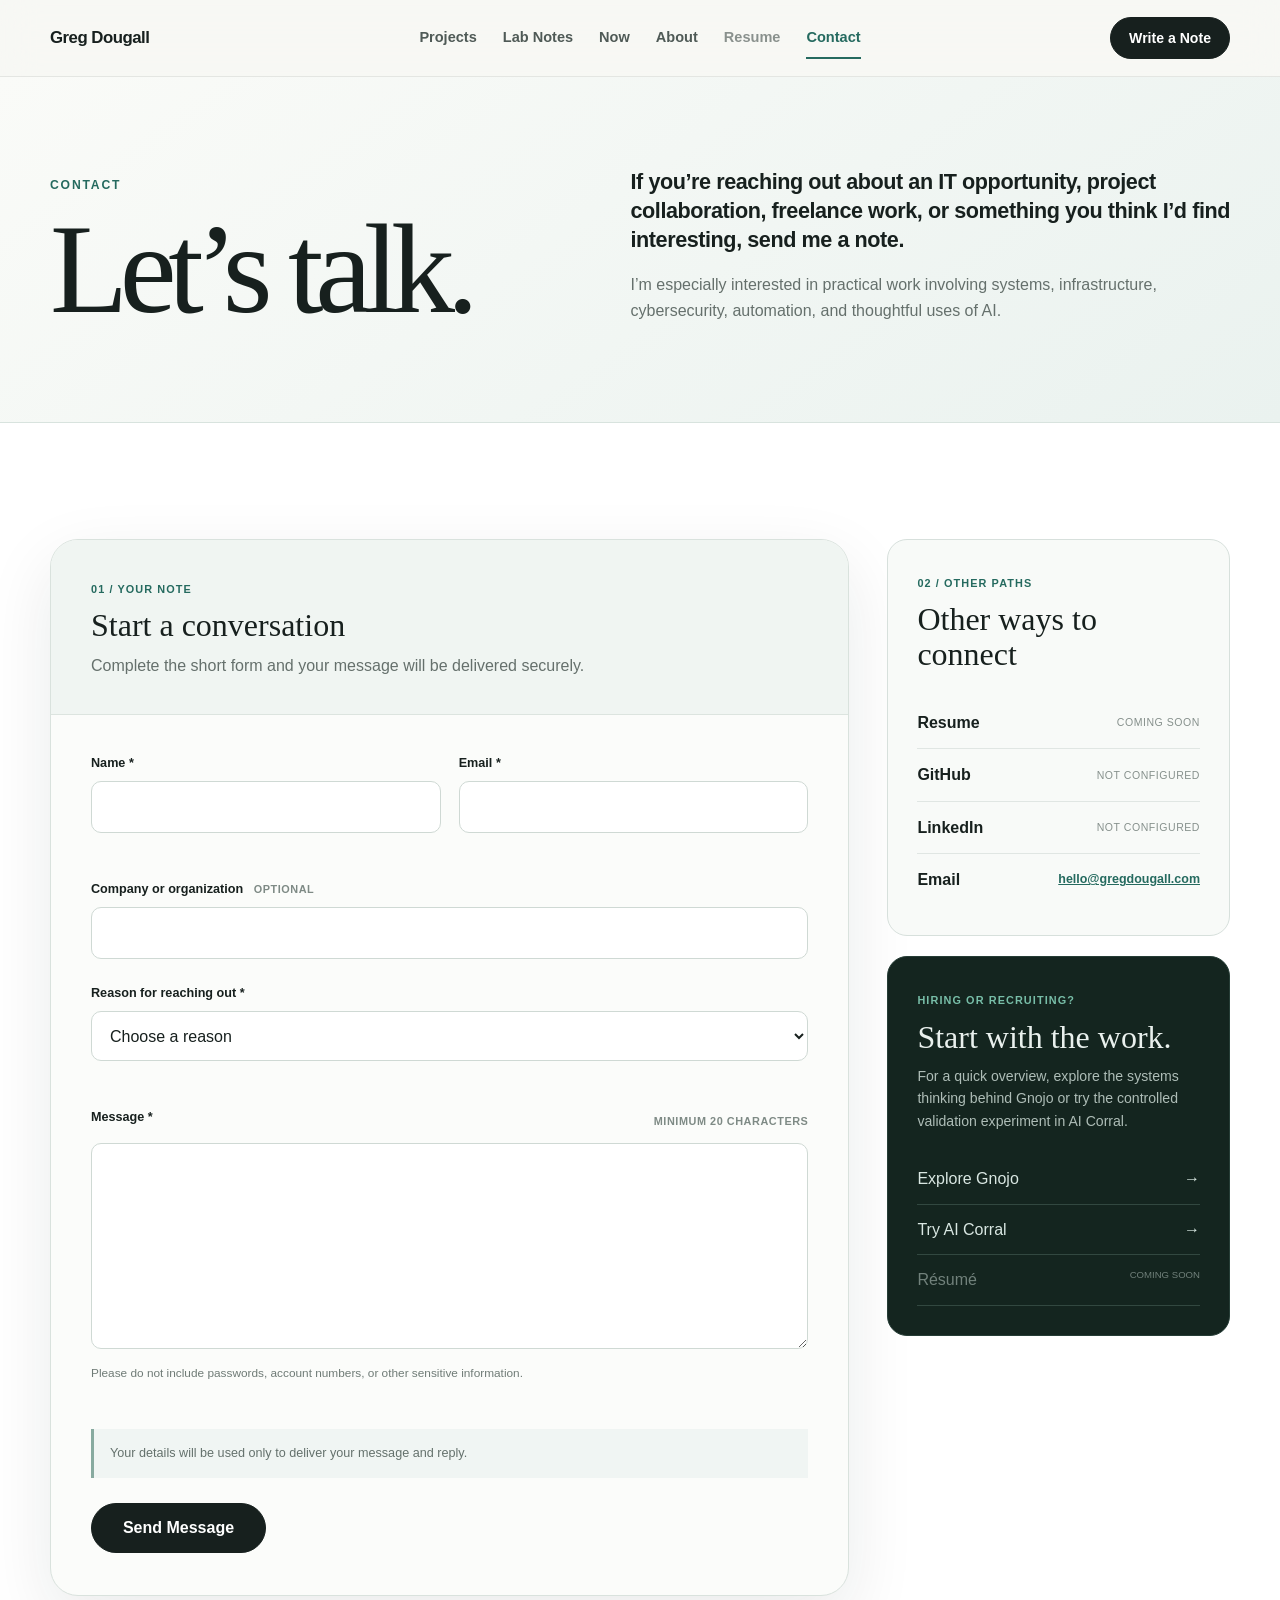
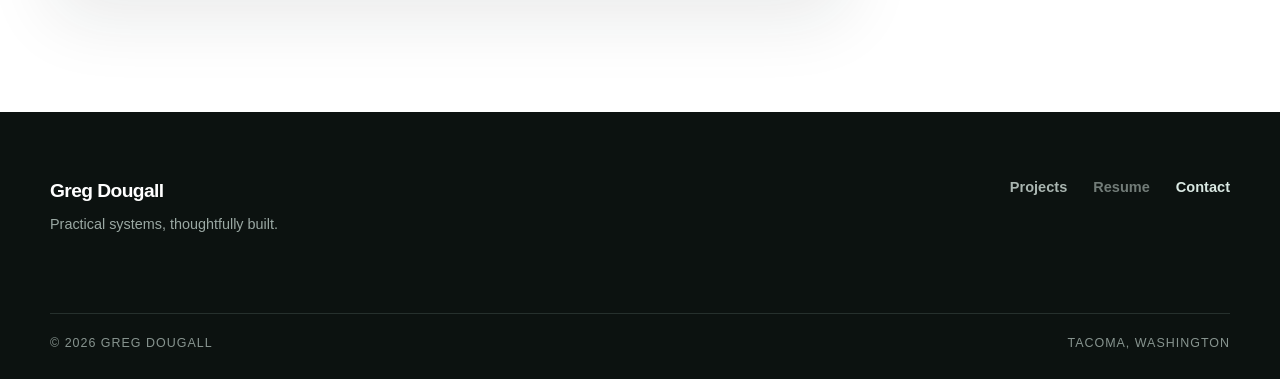
==== commit f5aebf19: "Add production contact delivery" ====
--- a/contact.html
+++ b/contact.html
@@ -31,7 +31,7 @@
     <section class="section contact-main">
       <div class="container contact-layout">
         <div class="contact-form-panel">
-          <div class="contact-panel-heading"><span>01 / Your note</span><h2>Start a conversation</h2><p>Complete the short form to validate your message locally. Delivery will be connected after deployment.</p></div>
+          <div class="contact-panel-heading"><span>01 / Your note</span><h2>Start a conversation</h2><p>Complete the short form and your message will be delivered securely.</p></div>
           <form id="contact-form" class="contact-form" data-contact-form novalidate>
             <div class="field-row">
               <div class="form-field"><label for="contact-name">Name <span aria-hidden="true">*</span></label><input id="contact-name" name="name" type="text" autocomplete="name" required aria-describedby="name-error"><span class="field-error" id="name-error" aria-live="polite"></span></div>
@@ -40,15 +40,16 @@
             <div class="form-field"><label for="contact-company">Company or organization <span class="optional-label">Optional</span></label><input id="contact-company" name="company" type="text" autocomplete="organization"></div>
             <div class="form-field"><label for="contact-reason">Reason for reaching out <span aria-hidden="true">*</span></label><select id="contact-reason" name="reason" required aria-describedby="reason-error"><option value="">Choose a reason</option><option>Job opportunity</option><option>Recruiting / hiring</option><option>Project collaboration</option><option>Freelance / consulting</option><option>Technical conversation</option><option>Other</option></select><span class="field-error" id="reason-error" aria-live="polite"></span></div>
             <div class="form-field"><div class="label-line"><label for="contact-message">Message <span aria-hidden="true">*</span></label><span class="character-guidance">Minimum 20 characters</span></div><textarea id="contact-message" name="message" rows="7" required minlength="20" aria-describedby="message-help message-error"></textarea><span class="field-help" id="message-help">Please do not include passwords, account numbers, or other sensitive information.</span><span class="field-error" id="message-error" aria-live="polite"></span></div>
-            <p class="privacy-note">The production contact form will be used only to deliver your message and reply.</p>
-            <button class="button contact-submit" type="submit">Validate Message</button>
-            <div class="contact-status" role="status" aria-live="polite" tabindex="-1"><span>Contact form ready</span><h3>Your message passed client-side validation.</h3><p>Email delivery is not connected yet in this local prototype.</p><small>The production version will securely send this message to Greg after deployment.</small></div>
-            <noscript><p class="noscript-note">JavaScript is required to validate this prototype form. No message delivery is connected.</p></noscript>
+            <div class="form-trap" aria-hidden="true"><label for="contact-website">Leave this field empty</label><input id="contact-website" name="website" type="text" tabindex="-1" autocomplete="off"></div>
+            <p class="privacy-note">Your details will be used only to deliver your message and reply.</p>
+            <button class="button contact-submit" type="submit">Send Message</button>
+            <div class="contact-status" role="status" aria-live="polite" tabindex="-1"></div>
+            <noscript><p class="noscript-note">JavaScript is required to send this form. You can also email <a href="mailto:hello@gregdougall.com">hello@gregdougall.com</a>.</p></noscript>
           </form>
         </div>
 
         <aside class="contact-sidebar">
-          <section class="connect-card"><span>02 / Other paths</span><h2>Other ways to connect</h2><ul><li><strong>Resume</strong><small>Coming soon</small></li><li><strong>GitHub</strong><small>Not configured</small></li><li><strong>LinkedIn</strong><small>Not configured</small></li><li><strong>Email</strong><small>Not configured</small></li></ul></section>
+          <section class="connect-card"><span>02 / Other paths</span><h2>Other ways to connect</h2><ul><li><strong>Resume</strong><small>Coming soon</small></li><li><strong>GitHub</strong><small>Not configured</small></li><li><strong>LinkedIn</strong><small>Not configured</small></li><li><strong>Email</strong><a href="mailto:hello@gregdougall.com">hello@gregdougall.com</a></li></ul></section>
           <section class="recruiter-card"><span>Hiring or recruiting?</span><h2>Start with the work.</h2><p>For a quick overview, explore the systems thinking behind Gnojo or try the controlled validation experiment in AI Corral.</p><div><a href="projects/gnojo.html">Explore Gnojo <span aria-hidden="true">→</span></a><a href="projects/ai-corral.html">Try AI Corral <span aria-hidden="true">→</span></a><button type="button" disabled>Résumé <small>Coming soon</small></button></div></section>
         </aside>
       </div>
--- a/static/css/styles.css
+++ b/static/css/styles.css
@@ -312,8 +312,8 @@
 /* Contact */
 .active-nav { color: var(--accent) !important; position: relative; }.active-nav::after { content:""; position:absolute; left:0; right:0; bottom:-9px; height:2px; background:var(--accent); }
 .contact-hero { padding: 90px 0 98px; background: linear-gradient(145deg,#fafbf8,#eaf2ef); border-bottom:1px solid #d8e3de; }.contact-hero-grid { display:grid;grid-template-columns:.9fr 1.1fr;gap:90px;align-items:end; }.contact-hero h1 { margin:0;font-size:clamp(5rem,10vw,8.5rem); }.contact-lede { margin-bottom:18px;font-size:1.35rem;font-weight:680;line-height:1.35;letter-spacing:-.02em; }.contact-hero-grid>div:last-child>p:last-child { margin:0;color:var(--muted); }
-.contact-main { background:#fff; }.contact-layout { display:grid;grid-template-columns:minmax(0,1.4fr) minmax(300px,.6fr);gap:38px;align-items:start; }.contact-form-panel { border:1px solid #d9e2dd;border-radius:28px;background:#fbfcfa;box-shadow:var(--shadow);overflow:hidden; }.contact-panel-heading { padding:35px 40px;border-bottom:1px solid #dce4df;background:#f0f5f2; }.contact-panel-heading>span,.connect-card>span,.recruiter-card>span { color:var(--accent);font-size:.68rem;font-weight:850;letter-spacing:.1em;text-transform:uppercase; }.contact-panel-heading h2,.connect-card h2,.recruiter-card h2 { margin:8px 0 10px;font:400 2rem/1.1 Georgia,serif; }.contact-panel-heading p { max-width:620px;margin:0;color:var(--muted); }.contact-form { padding:38px 40px 42px; }.field-row { display:grid;grid-template-columns:repeat(2,1fr);gap:18px; }.form-field { margin-bottom:24px; }.form-field label,.label-line { display:block;margin-bottom:8px;font-size:.79rem;font-weight:800; }.optional-label,.character-guidance { color:#7e8a85;font-size:.68rem;font-weight:650;text-transform:uppercase;letter-spacing:.05em; }.optional-label { margin-left:7px; }.label-line { display:flex;justify-content:space-between;align-items:center; }.form-field input,.form-field select,.form-field textarea { width:100%;min-height:50px;padding:12px 14px;border:1px solid #cfd9d4;border-radius:10px;color:var(--ink);background:#fff;font:inherit; }.form-field textarea { min-height:155px;resize:vertical; }.form-field select { cursor:pointer; }.form-field input:focus,.form-field select:focus,.form-field textarea:focus { border-color:#3f8b78;outline:3px solid rgba(63,139,120,.16); }.form-field [aria-invalid="true"] { border-color:#a34f42;background:#fffafa; }.field-help { display:block;margin-top:8px;color:#6f7b76;font-size:.74rem; }.field-error { min-height:1.35em;display:block;margin-top:6px;color:#9b4037;font-size:.75rem;font-weight:750; }.field-error:not(:empty)::before { content:"!";display:inline-grid;place-items:center;width:17px;height:17px;margin-right:6px;border:1px solid currentColor;border-radius:50%;font-size:.65rem; }.privacy-note { margin:2px 0 25px;padding:14px 16px;border-left:3px solid #87aa9f;color:#64716c;background:#f0f5f3;font-size:.79rem; }.contact-submit { min-width:175px; }.contact-status { display:none;margin-top:25px;padding:24px;border:1px solid #9fc4b8;border-radius:14px;background:#eaf5f1; }.contact-status.is-visible { display:block;animation:gentle-in .3s ease both; }.contact-status>span { color:#26715e;font-size:.67rem;font-weight:900;letter-spacing:.1em;text-transform:uppercase; }.contact-status h3 { margin:7px 0 5px;font:400 1.45rem Georgia,serif; }.contact-status p { margin:0;color:#49635b; }.contact-status small { display:block;margin-top:10px;color:#677a74; }
-.contact-sidebar { display:grid;gap:20px; }.connect-card,.recruiter-card { padding:29px;border:1px solid #d7e0dc;border-radius:20px;background:#f8faf8; }.connect-card ul { margin:24px 0 0;padding:0;list-style:none; }.connect-card li { display:flex;justify-content:space-between;align-items:center;gap:15px;padding:13px 0;border-bottom:1px solid #e0e6e3; }.connect-card li:last-child { border:0; }.connect-card small { color:#86908c;font-size:.66rem;text-transform:uppercase;letter-spacing:.05em; }.recruiter-card { color:#e9f0ed;border-color:#263d36;background:#14251f; }.recruiter-card>span { color:#78bea8; }.recruiter-card p { color:#aebdb7;font-size:.88rem; }.recruiter-card>div { display:grid;margin-top:22px; }.recruiter-card a,.recruiter-card button { display:flex;justify-content:space-between;padding:12px 0;border:0;border-bottom:1px solid #324840;color:#d9e7e2;background:none;font:700 .82rem inherit;text-align:left;text-decoration:none; }.recruiter-card a:hover,.recruiter-card a:focus-visible { color:#83c6b1; }.recruiter-card button { color:#71817b;cursor:not-allowed; }.recruiter-card button small { font-size:.6rem;text-transform:uppercase; }
+.contact-main { background:#fff; }.contact-layout { display:grid;grid-template-columns:minmax(0,1.4fr) minmax(300px,.6fr);gap:38px;align-items:start; }.contact-form-panel { border:1px solid #d9e2dd;border-radius:28px;background:#fbfcfa;box-shadow:var(--shadow);overflow:hidden; }.contact-panel-heading { padding:35px 40px;border-bottom:1px solid #dce4df;background:#f0f5f2; }.contact-panel-heading>span,.connect-card>span,.recruiter-card>span { color:var(--accent);font-size:.68rem;font-weight:850;letter-spacing:.1em;text-transform:uppercase; }.contact-panel-heading h2,.connect-card h2,.recruiter-card h2 { margin:8px 0 10px;font:400 2rem/1.1 Georgia,serif; }.contact-panel-heading p { max-width:620px;margin:0;color:var(--muted); }.contact-form { position:relative;padding:38px 40px 42px; }.field-row { display:grid;grid-template-columns:repeat(2,1fr);gap:18px; }.form-field { margin-bottom:24px; }.form-field label,.label-line { display:block;margin-bottom:8px;font-size:.79rem;font-weight:800; }.optional-label,.character-guidance { color:#7e8a85;font-size:.68rem;font-weight:650;text-transform:uppercase;letter-spacing:.05em; }.optional-label { margin-left:7px; }.label-line { display:flex;justify-content:space-between;align-items:center; }.form-field input,.form-field select,.form-field textarea { width:100%;min-height:50px;padding:12px 14px;border:1px solid #cfd9d4;border-radius:10px;color:var(--ink);background:#fff;font:inherit; }.form-field textarea { min-height:155px;resize:vertical; }.form-field select { cursor:pointer; }.form-field input:focus,.form-field select:focus,.form-field textarea:focus { border-color:#3f8b78;outline:3px solid rgba(63,139,120,.16); }.form-field [aria-invalid="true"] { border-color:#a34f42;background:#fffafa; }.field-help { display:block;margin-top:8px;color:#6f7b76;font-size:.74rem; }.field-error { min-height:1.35em;display:block;margin-top:6px;color:#9b4037;font-size:.75rem;font-weight:750; }.field-error:not(:empty)::before { content:"!";display:inline-grid;place-items:center;width:17px;height:17px;margin-right:6px;border:1px solid currentColor;border-radius:50%;font-size:.65rem; }.form-trap { position:absolute;left:-10000px;width:1px;height:1px;overflow:hidden; }.privacy-note { margin:2px 0 25px;padding:14px 16px;border-left:3px solid #87aa9f;color:#64716c;background:#f0f5f3;font-size:.79rem; }.contact-submit { min-width:175px; }.contact-submit:disabled { cursor:wait;opacity:.7; }.contact-status { display:none;margin-top:25px;padding:24px;border:1px solid #9fc4b8;border-radius:14px;background:#eaf5f1; }.contact-status.is-visible { display:block;animation:gentle-in .3s ease both; }.contact-status.is-error { border-color:#d7aaa4;background:#fff2f0; }.contact-status>span { color:#26715e;font-size:.67rem;font-weight:900;letter-spacing:.1em;text-transform:uppercase; }.contact-status.is-error>span,.contact-status.is-error p { color:#893e35; }.contact-status h3 { margin:7px 0 5px;font:400 1.45rem Georgia,serif; }.contact-status p { margin:0;color:#49635b; }.contact-status small { display:block;margin-top:10px;color:#677a74; }
+.contact-sidebar { display:grid;gap:20px; }.connect-card,.recruiter-card { padding:29px;border:1px solid #d7e0dc;border-radius:20px;background:#f8faf8; }.connect-card ul { margin:24px 0 0;padding:0;list-style:none; }.connect-card li { display:flex;justify-content:space-between;align-items:center;gap:15px;padding:13px 0;border-bottom:1px solid #e0e6e3; }.connect-card li:last-child { border:0; }.connect-card small { color:#86908c;font-size:.66rem;text-transform:uppercase;letter-spacing:.05em; }.connect-card a { color:var(--accent);font-size:.78rem;font-weight:750;overflow-wrap:anywhere; }.recruiter-card { color:#e9f0ed;border-color:#263d36;background:#14251f; }.recruiter-card>span { color:#78bea8; }.recruiter-card p { color:#aebdb7;font-size:.88rem; }.recruiter-card>div { display:grid;margin-top:22px; }.recruiter-card a,.recruiter-card button { display:flex;justify-content:space-between;padding:12px 0;border:0;border-bottom:1px solid #324840;color:#d9e7e2;background:none;font:700 .82rem inherit;text-align:left;text-decoration:none; }.recruiter-card a:hover,.recruiter-card a:focus-visible { color:#83c6b1; }.recruiter-card button { color:#71817b;cursor:not-allowed; }.recruiter-card button small { font-size:.6rem;text-transform:uppercase; }
 .contact-page .site-footer .footer-top { grid-template-columns:1fr auto; }.contact-page .site-footer [aria-current="page"] { color:#d9e8e2; }
 @media(max-width:980px){.contact-hero-grid,.contact-layout{grid-template-columns:1fr;gap:45px}.contact-sidebar{grid-template-columns:repeat(2,1fr)}}
 @media(max-width:660px){.active-nav::after{display:none}.contact-hero{padding:62px 0 70px}.contact-hero h1{font-size:4.7rem}.contact-lede{font-size:1.18rem}.contact-form,.contact-panel-heading{padding:27px 21px}.field-row,.contact-sidebar{grid-template-columns:1fr}.label-line{align-items:flex-start;flex-direction:column;gap:3px}.contact-submit{width:100%}}
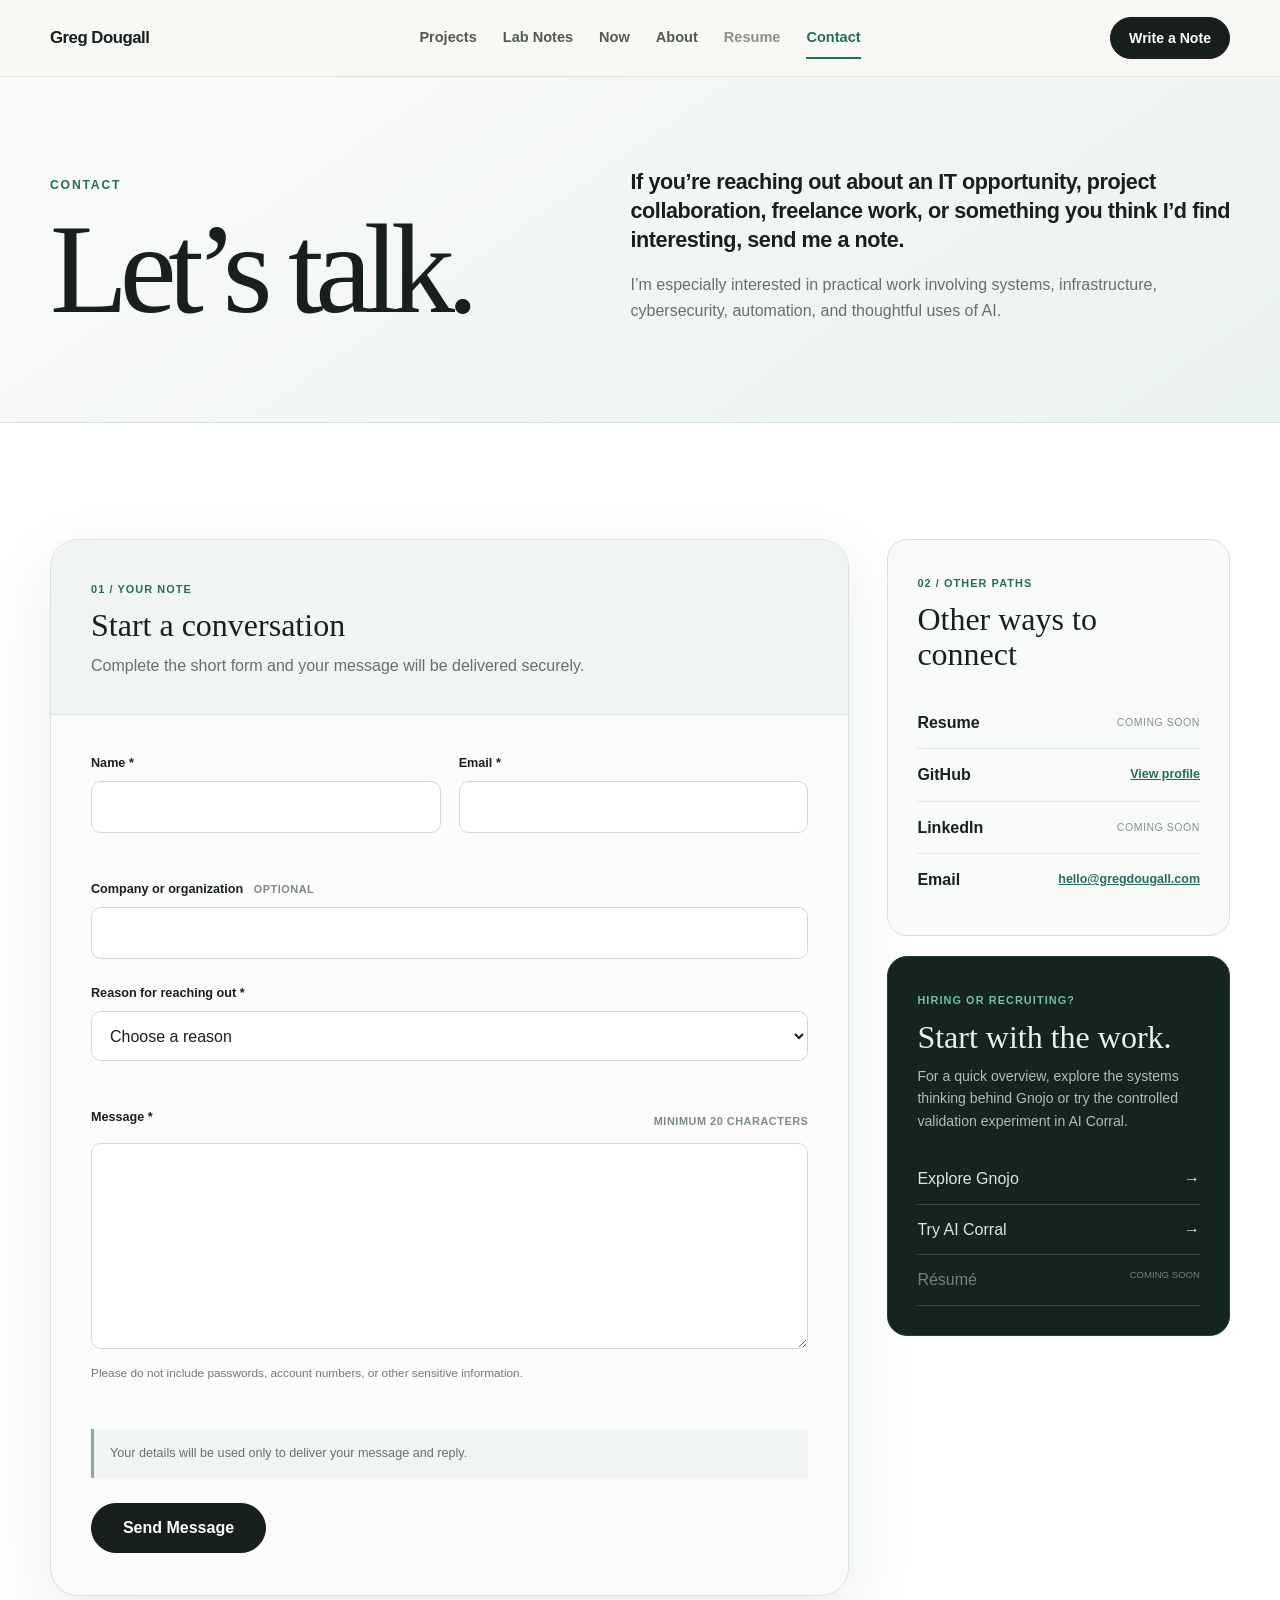
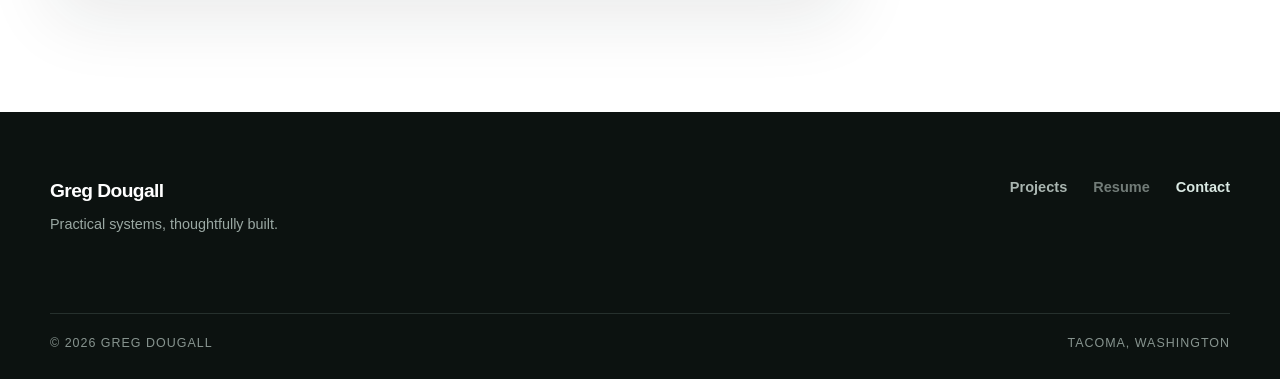
==== commit 86c4f092: "Polish portfolio for public launch" ====
--- a/contact.html
+++ b/contact.html
@@ -11,10 +11,10 @@
   <a class="skip-link" href="#main-content">Skip to content</a>
   <header class="site-header">
     <div class="container nav-shell">
-      <a class="wordmark" href="index.html" aria-label="Greg Dougall, home">Greg Dougall</a>
+      <a class="wordmark" href="/" aria-label="Greg Dougall, home">Greg Dougall</a>
       <button class="nav-toggle" type="button" aria-expanded="false" aria-controls="site-navigation"><span class="sr-only">Toggle navigation</span><span aria-hidden="true"></span><span aria-hidden="true"></span><span aria-hidden="true"></span></button>
       <nav id="site-navigation" class="site-nav" aria-label="Primary navigation">
-        <a href="index.html#projects">Projects</a><a href="index.html#lab-notes">Lab Notes</a><a href="index.html#now">Now</a><a href="index.html#about">About</a><a href="#resume" aria-disabled="true" class="placeholder-link">Resume <span class="sr-only">(coming soon)</span></a><a href="contact.html" class="active-nav" aria-current="page">Contact</a>
+        <a href="/#projects">Projects</a><a href="/#lab-notes">Lab Notes</a><a href="/#now">Now</a><a href="/#about">About</a><a href="#resume" aria-disabled="true" class="placeholder-link">Resume <span class="sr-only">(coming soon)</span></a><a href="/contact" class="active-nav" aria-current="page">Contact</a>
       </nav>
       <a class="button button-small nav-cta" href="#contact-form">Write a Note</a>
     </div>
@@ -49,14 +49,14 @@
         </div>
 
         <aside class="contact-sidebar">
-          <section class="connect-card"><span>02 / Other paths</span><h2>Other ways to connect</h2><ul><li><strong>Resume</strong><small>Coming soon</small></li><li><strong>GitHub</strong><small>Not configured</small></li><li><strong>LinkedIn</strong><small>Not configured</small></li><li><strong>Email</strong><a href="mailto:hello@gregdougall.com">hello@gregdougall.com</a></li></ul></section>
-          <section class="recruiter-card"><span>Hiring or recruiting?</span><h2>Start with the work.</h2><p>For a quick overview, explore the systems thinking behind Gnojo or try the controlled validation experiment in AI Corral.</p><div><a href="projects/gnojo.html">Explore Gnojo <span aria-hidden="true">→</span></a><a href="projects/ai-corral.html">Try AI Corral <span aria-hidden="true">→</span></a><button type="button" disabled>Résumé <small>Coming soon</small></button></div></section>
+          <section class="connect-card"><span>02 / Other paths</span><h2>Other ways to connect</h2><ul><li><strong>Resume</strong><small>Coming soon</small></li><li><strong>GitHub</strong><a href="https://github.com/grgdougall-crypto" target="_blank" rel="noopener noreferrer">View profile <span class="sr-only">(opens in a new tab)</span></a></li><li><strong>LinkedIn</strong><small>Coming soon</small></li><li><strong>Email</strong><a href="mailto:hello@gregdougall.com">hello@gregdougall.com</a></li></ul></section>
+          <section class="recruiter-card"><span>Hiring or recruiting?</span><h2>Start with the work.</h2><p>For a quick overview, explore the systems thinking behind Gnojo or try the controlled validation experiment in AI Corral.</p><div><a href="/projects/gnojo">Explore Gnojo <span aria-hidden="true">→</span></a><a href="/projects/ai-corral">Try AI Corral <span aria-hidden="true">→</span></a><button type="button" disabled>Résumé <small>Coming soon</small></button></div></section>
         </aside>
       </div>
     </section>
   </main>
 
-  <footer class="site-footer"><div class="container footer-top"><div><a class="wordmark footer-wordmark" href="index.html">Greg Dougall</a><p>Practical systems, thoughtfully built.</p></div><nav aria-label="Footer navigation"><a href="index.html#projects">Projects</a><a href="#resume" aria-disabled="true" class="placeholder-link">Resume <span class="sr-only">(coming soon)</span></a><a href="contact.html" aria-current="page">Contact</a></nav></div><div class="container footer-bottom"><span>© <span id="current-year">2025</span> Greg Dougall</span><span>Tacoma, Washington</span></div></footer>
+  <footer class="site-footer"><div class="container footer-top"><div><a class="wordmark footer-wordmark" href="/">Greg Dougall</a><p>Practical systems, thoughtfully built.</p></div><nav aria-label="Footer navigation"><a href="/#projects">Projects</a><a href="#resume" aria-disabled="true" class="placeholder-link">Resume <span class="sr-only">(coming soon)</span></a><a href="/contact" aria-current="page">Contact</a></nav></div><div class="container footer-bottom"><span>© <span id="current-year">2025</span> Greg Dougall</span><span>Tacoma, Washington</span></div></footer>
   <script src="static/js/main.js" defer></script>
 </body>
 </html>
--- a/static/css/styles.css
+++ b/static/css/styles.css
@@ -107,7 +107,7 @@
 .project-copy > p:not(.project-subtitle) { color: var(--muted); }
 .tag-list { display: flex; flex-wrap: wrap; gap: 8px; margin: 28px 0 0; padding: 0; list-style: none; }
 .tag-list li { padding: 7px 11px; border: 1px solid #d5ddd8; border-radius: 999px; color: #58645f; background: rgba(255,255,255,.7); font-size: .72rem; font-weight: 700; }
-.project-link { display: inline-flex; align-items: center; gap: 9px; margin-top: 27px; font-size: .9rem; font-weight: 800; text-decoration: none; }
+.project-link { display: inline-flex; align-items: center; gap: 9px; margin-top: 27px; font-size: .9rem; font-weight: 800; text-decoration: none; }.project-link[aria-disabled="true"] { opacity:.72;cursor:not-allowed; }.project-link small { font-size:.62rem;letter-spacing:.05em;text-transform:uppercase; }
 .project-link span { transition: transform .2s ease; }
 .project-link:hover span, .project-link:focus-visible span { transform: translateX(4px); }
 .project-cyber .project-link { color: #8bd9c0; }
@@ -228,7 +228,7 @@
 .footer-top p { margin-top: 7px; color: #9aa8a3; font-size: .9rem; }
 .site-footer nav, .social-placeholders { display: flex; gap: 26px; }
 .site-footer nav a { color: #a9b5b0; }
-.social-placeholders button { padding: 0; border: 0; color: #8d9b96; background: none; font-weight: 600; cursor: not-allowed; }
+.social-placeholders a,.social-placeholders button { padding: 0; border: 0; color: #8d9b96; background: none; font:inherit;font-size:.82rem;font-weight:600; }.social-placeholders a { color:#a9b5b0; }.social-placeholders a:hover,.social-placeholders a:focus-visible { color:#fff; }.social-placeholders button { cursor:not-allowed; }
 .footer-bottom { display: flex; justify-content: space-between; margin-top: 62px; padding-top: 20px; border-top: 1px solid #26302d; color: #87948f; font-size: .78rem; text-transform: uppercase; letter-spacing: .08em; }
 
 :focus-visible { outline: 3px solid #4ea892; outline-offset: 4px; }
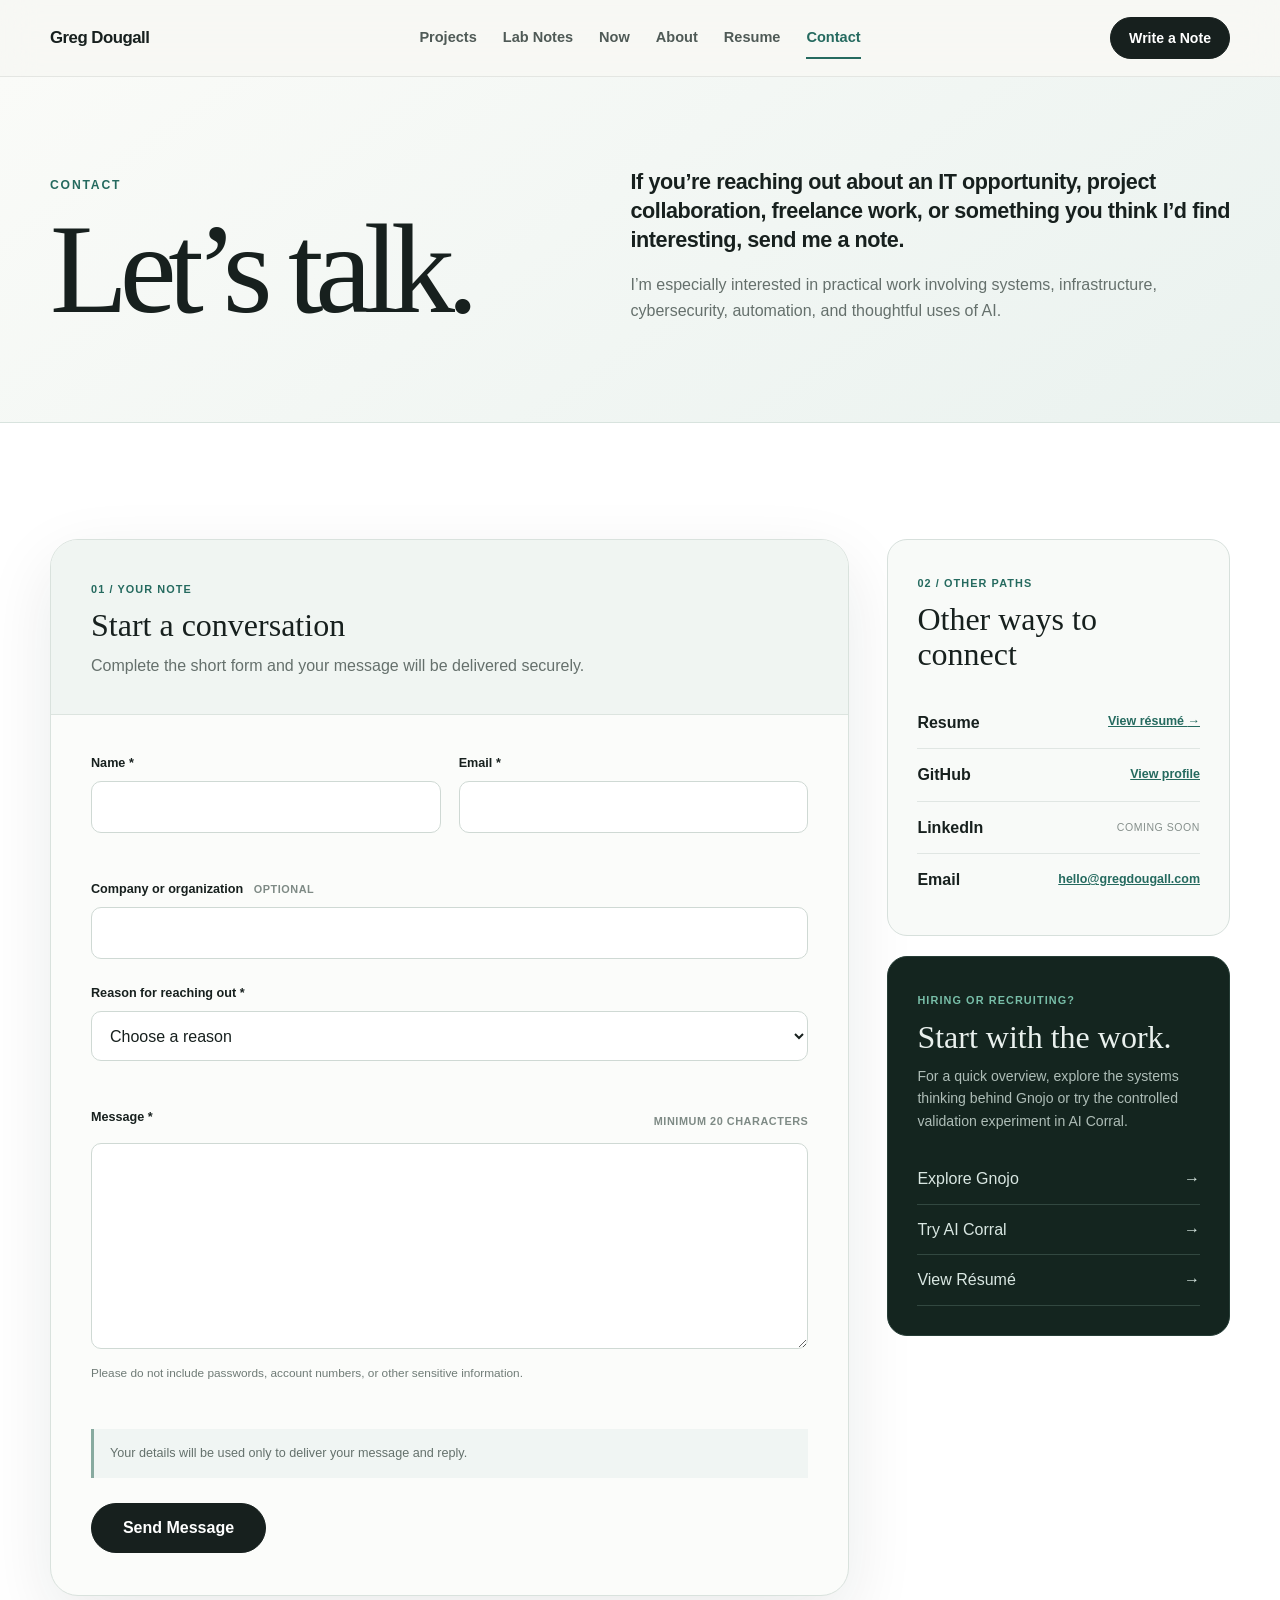
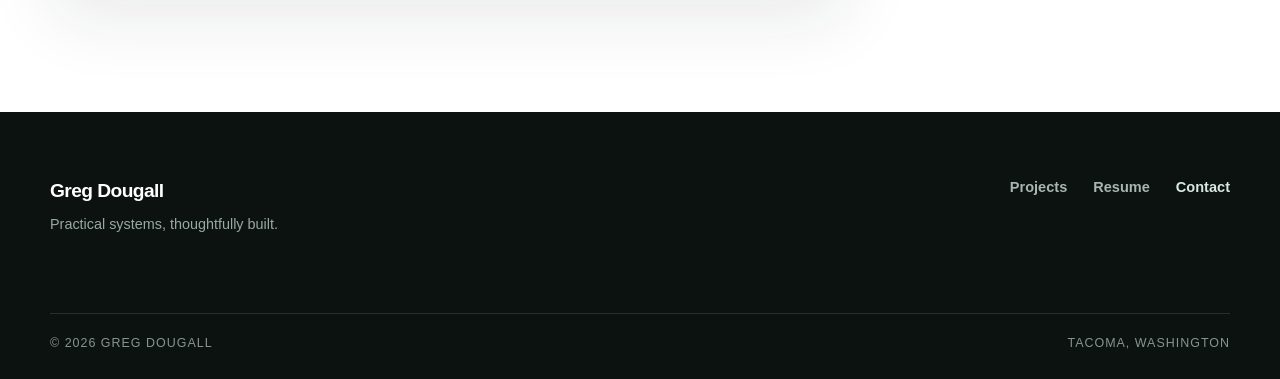
==== commit 580f6ada: "Add native resume page" ====
--- a/contact.html
+++ b/contact.html
@@ -14,7 +14,7 @@
       <a class="wordmark" href="/" aria-label="Greg Dougall, home">Greg Dougall</a>
       <button class="nav-toggle" type="button" aria-expanded="false" aria-controls="site-navigation"><span class="sr-only">Toggle navigation</span><span aria-hidden="true"></span><span aria-hidden="true"></span><span aria-hidden="true"></span></button>
       <nav id="site-navigation" class="site-nav" aria-label="Primary navigation">
-        <a href="/#projects">Projects</a><a href="/#lab-notes">Lab Notes</a><a href="/#now">Now</a><a href="/#about">About</a><a href="#resume" aria-disabled="true" class="placeholder-link">Resume <span class="sr-only">(coming soon)</span></a><a href="/contact" class="active-nav" aria-current="page">Contact</a>
+        <a href="/#projects">Projects</a><a href="/#lab-notes">Lab Notes</a><a href="/#now">Now</a><a href="/#about">About</a><a href="/resume">Resume</a><a href="/contact" class="active-nav" aria-current="page">Contact</a>
       </nav>
       <a class="button button-small nav-cta" href="#contact-form">Write a Note</a>
     </div>
@@ -49,14 +49,14 @@
         </div>
 
         <aside class="contact-sidebar">
-          <section class="connect-card"><span>02 / Other paths</span><h2>Other ways to connect</h2><ul><li><strong>Resume</strong><small>Coming soon</small></li><li><strong>GitHub</strong><a href="https://github.com/grgdougall-crypto" target="_blank" rel="noopener noreferrer">View profile <span class="sr-only">(opens in a new tab)</span></a></li><li><strong>LinkedIn</strong><small>Coming soon</small></li><li><strong>Email</strong><a href="mailto:hello@gregdougall.com">hello@gregdougall.com</a></li></ul></section>
-          <section class="recruiter-card"><span>Hiring or recruiting?</span><h2>Start with the work.</h2><p>For a quick overview, explore the systems thinking behind Gnojo or try the controlled validation experiment in AI Corral.</p><div><a href="/projects/gnojo">Explore Gnojo <span aria-hidden="true">→</span></a><a href="/projects/ai-corral">Try AI Corral <span aria-hidden="true">→</span></a><button type="button" disabled>Résumé <small>Coming soon</small></button></div></section>
+          <section class="connect-card"><span>02 / Other paths</span><h2>Other ways to connect</h2><ul><li><strong>Resume</strong><a href="/resume">View résumé <span aria-hidden="true">→</span></a></li><li><strong>GitHub</strong><a href="https://github.com/grgdougall-crypto" target="_blank" rel="noopener noreferrer">View profile <span class="sr-only">(opens in a new tab)</span></a></li><li><strong>LinkedIn</strong><small>Coming soon</small></li><li><strong>Email</strong><a href="mailto:hello@gregdougall.com">hello@gregdougall.com</a></li></ul></section>
+          <section class="recruiter-card"><span>Hiring or recruiting?</span><h2>Start with the work.</h2><p>For a quick overview, explore the systems thinking behind Gnojo or try the controlled validation experiment in AI Corral.</p><div><a href="/projects/gnojo">Explore Gnojo <span aria-hidden="true">→</span></a><a href="/projects/ai-corral">Try AI Corral <span aria-hidden="true">→</span></a><a href="/resume">View Résumé <span aria-hidden="true">→</span></a></div></section>
         </aside>
       </div>
     </section>
   </main>
 
-  <footer class="site-footer"><div class="container footer-top"><div><a class="wordmark footer-wordmark" href="/">Greg Dougall</a><p>Practical systems, thoughtfully built.</p></div><nav aria-label="Footer navigation"><a href="/#projects">Projects</a><a href="#resume" aria-disabled="true" class="placeholder-link">Resume <span class="sr-only">(coming soon)</span></a><a href="/contact" aria-current="page">Contact</a></nav></div><div class="container footer-bottom"><span>© <span id="current-year">2025</span> Greg Dougall</span><span>Tacoma, Washington</span></div></footer>
+  <footer class="site-footer"><div class="container footer-top"><div><a class="wordmark footer-wordmark" href="/">Greg Dougall</a><p>Practical systems, thoughtfully built.</p></div><nav aria-label="Footer navigation"><a href="/#projects">Projects</a><a href="/resume">Resume</a><a href="/contact" aria-current="page">Contact</a></nav></div><div class="container footer-bottom"><span>© <span id="current-year">2025</span> Greg Dougall</span><span>Tacoma, Washington</span></div></footer>
   <script src="static/js/main.js" defer></script>
 </body>
 </html>
--- a/static/css/styles.css
+++ b/static/css/styles.css
@@ -102,6 +102,7 @@
 .project-card:last-child { margin-bottom: 0; }
 .project-index { display: block; margin-bottom: 45px; color: var(--accent); font-size: .7rem; font-weight: 800; letter-spacing: .14em; }
 .project-copy h3 { margin-bottom: 13px; font-family: Georgia, serif; font-size: clamp(2.7rem, 5vw, 4.4rem); font-weight: 400; line-height: 1; letter-spacing: -.045em; }
+.project-title-link { text-decoration: none; }.project-title-link:hover, .project-title-link:focus-visible { color: var(--accent); }
 .project-copy h3 span { display: block; color: #766b5e; font-size: .46em; margin-top: 7px; letter-spacing: -.02em; }
 .project-subtitle { max-width: 410px; margin-bottom: 13px; font-size: 1.22rem; font-weight: 720; line-height: 1.3; letter-spacing: -.02em; }
 .project-copy > p:not(.project-subtitle) { color: var(--muted); }
@@ -178,6 +179,15 @@
 .jobs b, .jobs small { display: block; }.jobs b { font-size: .74rem; }.jobs small { color: #8b7d6e; font-size: .58rem; }
 .invoice-chip { position: absolute; right: 38px; bottom: 65px; padding: 8px 13px; border-radius: 999px; color: #fff; background: #6a5039; font-size: .62rem; font-weight: 700; box-shadow: 0 8px 20px rgba(81,58,36,.24); }
 
+.project-ops { background: linear-gradient(135deg,#f4f7fa,#e6edf1);border-color:#cedbe2; }
+.project-ops .project-index { color:#426d82; }
+.ops-preview { padding:24px;color:#243b45;background:linear-gradient(145deg,#dce7eb,#c8d8df);border:1px solid #b9cdd5; }
+.ops-bar { display:flex;justify-content:space-between;gap:18px;padding-bottom:17px;border-bottom:1px solid #afc5ce;font:700 .64rem ui-monospace,monospace;letter-spacing:.06em; }.ops-bar b { color:#376f66; }
+.ops-metrics { display:grid;grid-template-columns:repeat(3,1fr);gap:9px;margin:17px 0; }.ops-metrics div { padding:14px;border:1px solid #d1dde2;border-radius:10px;background:rgba(255,255,255,.78); }.ops-metrics span,.ops-metrics strong,.ops-metrics small { display:block; }.ops-metrics span { color:#647780;font-size:.6rem;text-transform:uppercase; }.ops-metrics strong { margin:4px 0;font:400 1.7rem Georgia,serif; }.ops-metrics small { color:#527068;font-size:.58rem; }
+.ops-workspace { display:grid;grid-template-columns:.8fr 1.2fr;gap:12px; }.ops-chart,.ops-summary { min-height:130px;padding:17px;border:1px solid #d1dde2;border-radius:10px;background:rgba(255,255,255,.84); }.ops-chart { display:flex;align-items:end;gap:8px; }.ops-chart i { flex:1;height:38%;border-radius:4px 4px 0 0;background:#81a8b7; }.ops-chart i:nth-child(2){height:64%}.ops-chart i:nth-child(3){height:48%}.ops-chart i:nth-child(4){height:82%;background:#4c7d8f}.ops-chart i:nth-child(5){height:57%}.ops-summary span,.ops-summary strong,.ops-summary small { display:block; }.ops-summary span { color:#497283;font-size:.61rem;font-weight:800;text-transform:uppercase;letter-spacing:.06em; }.ops-summary strong { margin:12px 0;color:#29434d;font:400 1.05rem/1.3 Georgia,serif; }.ops-summary small { color:#73838a; }
+
+.selected-work-secondary { padding:0 0 70px;background:#fff; }.secondary-heading { margin-bottom:25px; }.secondary-heading h2 { margin:6px 0 0;font:400 clamp(2rem,4vw,3.25rem)/1 Georgia,serif;letter-spacing:-.045em; }.secondary-work-grid { display:grid;grid-template-columns:repeat(2,1fr);gap:20px; }.secondary-work-card { padding:30px;border:1px solid #d8dfdb;border-radius:20px;background:#f8faf8; }.secondary-work-card h3 { margin:9px 0 11px;font:400 2rem/1.05 Georgia,serif;letter-spacing:-.035em; }.secondary-work-card>p { margin:0;color:var(--muted); }.secondary-work-card .secondary-subtitle { margin-bottom:9px;color:var(--ink);font-weight:750; }.secondary-status { color:#407366;font-size:.66rem;font-weight:850;letter-spacing:.1em;text-transform:uppercase; }.secondary-cyber { color:#e8f0ed;border-color:#283a35;background:#17201e; }.secondary-cyber .secondary-status { color:#7dceb3; }.secondary-cyber>p { color:#a8b7b2; }.secondary-cyber .secondary-subtitle { color:#e8f0ed; }.secondary-cyber .tag-list li { color:#b8c7c2;border-color:#3b4743;background:#202a27; }.secondary-link { display:inline-flex;gap:10px;margin-top:23px;color:#557169;font-size:.82rem;font-weight:800; }.secondary-cyber .secondary-link { color:#8dbfac; }.secondary-link small { font-size:.62rem;letter-spacing:.05em;text-transform:uppercase; }
+
 .now-section { background: #eef1ec; }
 .now-grid { display: grid; grid-template-columns: repeat(4, 1fr); border-top: 1px solid #cdd5cf; border-bottom: 1px solid #cdd5cf; }
 .now-grid article { min-height: 275px; padding: 28px; border-right: 1px solid #cdd5cf; }
@@ -215,8 +225,7 @@
 
 .about-section { color: #eef4f1; background: var(--dark); }
 .about-grid { display: grid; grid-template-columns: .75fr 1.25fr; align-items: center; gap: 100px; }
-.profile-placeholder { aspect-ratio: 4 / 5; max-width: 380px; display: grid; place-content: center; text-align: center; border: 1px solid #40504b; border-radius: 180px 180px 26px 26px; color: #789087; background: radial-gradient(circle at 50% 38%, #344a43 0, #202c28 35%, #16201d 70%); }
-.profile-placeholder span { color: #b4c8c0; font: 400 4rem Georgia, serif; }.profile-placeholder small { margin-top: 8px; text-transform: uppercase; letter-spacing: .14em; }
+.profile-photo { width: 100%; height: auto; aspect-ratio: 4 / 5; max-width: 380px; object-fit: cover; object-position: center; border: 1px solid #40504b; border-radius: 180px 180px 26px 26px; }
 .about-copy .eyebrow { color: #78bea9; }
 .about-copy h2 { margin-bottom: 30px; }
 .about-copy p:not(.eyebrow) { max-width: 680px; color: #b8c5c0; font-size: 1.3rem; line-height: 1.7; }
@@ -247,6 +256,7 @@
   .hero-copy { max-width: 770px; }
   .hero-visual { width: min(100%, 690px); }
   .project-card { grid-template-columns: 1fr; gap: 40px; }
+  .secondary-work-grid { grid-template-columns:1fr; }
   .project-index { margin-bottom: 25px; }
   .now-grid { grid-template-columns: repeat(2, 1fr); }
   .now-grid article:nth-child(2) { border-right: 0; }.now-grid article:nth-child(-n+2) { border-bottom: 1px solid #cdd5cf; }
@@ -268,8 +278,9 @@
   .project-card { padding: 26px 20px; border-radius: 22px; }.project-preview { min-height: 325px; }
   .project-card:hover, .project-card:focus-within { transform: none; }
   .repair-main { padding: 16px; }.artifact-card { width: 80%; right: 18px; }.smartfix-preview { padding: 14px; }
+  .ops-preview { padding:14px; }.ops-bar { align-items:flex-start;flex-direction:column;gap:5px; }.ops-metrics { grid-template-columns:1fr; }.ops-metrics div { display:grid;grid-template-columns:1fr auto;align-items:center; }.ops-metrics strong { grid-row:1/3;grid-column:2; }.ops-workspace { grid-template-columns:1fr; }.secondary-work-card { padding:24px 20px; }
   .now-grid { grid-template-columns: 1fr; }.now-grid article { min-height: auto; border-right: 0; border-bottom: 1px solid #cdd5cf; }.now-grid article:nth-child(3) { border-bottom: 1px solid #cdd5cf; }.now-grid h3 { margin-top: 25px; }
-  .about-grid { grid-template-columns: 1fr; gap: 45px; }.profile-placeholder { width: min(85%, 340px); }
+  .about-grid { grid-template-columns: 1fr; gap: 45px; }.profile-photo { width: min(85%, 340px); }
   .about-copy p:not(.eyebrow) { font-size: 1.1rem; }
   .footer-top { grid-template-columns: 1fr; gap: 34px; }.site-footer nav { flex-wrap: wrap; }.social-placeholders { grid-column: auto; flex-wrap: wrap; }.footer-bottom { align-items: flex-start; flex-direction: column; gap: 6px; }
 }
@@ -297,17 +308,16 @@
 .corral-challenge { background: #f2ede4; }.corral-heading { max-width: 760px; margin-bottom: 45px; }.corral-heading h2,.corral-why h2 { margin-bottom: 18px; font: 400 clamp(2.8rem,5vw,4.8rem)/1 Georgia,serif; letter-spacing: -.055em; }.corral-heading > p:last-child { color: var(--muted); }
 .corral-console { border: 1px solid #d6c9b9; border-radius: 28px; background: #fffdf9; box-shadow: 0 28px 70px rgba(65,44,27,.1); overflow: hidden; }
 .corral-step { padding: 34px 38px; border-bottom: 1px solid #e4dbcf; }.step-heading { display: flex; align-items: start; gap: 17px; margin-bottom: 26px; }.step-heading > span { width: 34px; height: 34px; flex: 0 0 auto; display:grid;place-items:center;border:1px solid #c8b49c;border-radius:50%;color:#8b5d33;font:800 .67rem ui-monospace,monospace; }.step-heading h3 { margin: 1px 0 3px; font: 400 1.55rem Georgia,serif; }.step-heading p { margin: 0; color: #75807c; font-size: .84rem; }.selection-count { margin-left: auto; padding: 6px 10px; border-radius: 999px; color: #76512f; background: #f1e8dc; font-size: .72rem; font-weight: 800; }
-.restraint-grid { display: grid; grid-template-columns: repeat(4,1fr); gap: 10px; margin:0;padding:0;border:0; }.restraint-grid label { position:relative; }.restraint-grid input { position:absolute; opacity:0; }.restraint-grid label span { min-height: 58px; display:flex;align-items:center;padding:12px 14px;border:1px solid #ddd3c7;border-radius:11px;color:#5f625f;background:#faf9f6;font-size:.82rem;font-weight:700;cursor:pointer;transition:border-color .2s ease,background .2s ease,transform .2s ease; }.restraint-grid input:checked + span { color:#fff;border-color:#81552f;background:#81552f; }.restraint-grid input:focus-visible + span { outline:3px solid #c68b50;outline-offset:3px; }.restraint-grid label span:hover { transform:translateY(-2px);border-color:#ad8967; }
-.prompt-label { display:block;margin-bottom:8px;font-size:.78rem;font-weight:800; }.prompt-step textarea { width:100%;resize:vertical;padding:16px;border:1px solid #d6cbbf;border-radius:12px;color:var(--ink);background:#fff;font:inherit; }.prompt-step textarea:focus { border-color:#9a6a3f;outline:3px solid rgba(166,107,50,.18); }.sample-prompts { display:flex;flex-wrap:wrap;gap:8px;margin-top:13px; }.sample-prompts > span { padding:6px 0;color:#7d827f;font-size:.74rem;font-weight:800; }.sample-prompts button { padding:6px 10px;border:1px solid #ddd2c5;border-radius:999px;color:#675f58;background:#f9f6f1;font-size:.72rem;cursor:pointer; }.sample-prompts button:hover,.sample-prompts button:focus-visible { color:#fff;border-color:#8a5c34;background:#8a5c34; }
+.corral-boundary-grid { display:grid;grid-template-columns:repeat(4,1fr);gap:10px;margin:0;padding:0;list-style:none; }.corral-boundary-grid li { min-height:58px;display:flex;align-items:center;padding:12px 14px;border:1px solid #c9b9a7;border-radius:11px;color:#fff;background:#81552f;font-size:.82rem;font-weight:700; }.corral-boundary-grid li::before { content:"✓";margin-right:9px;color:#f0d5ae;font-weight:900; }
+.prompt-label { display:block;margin-bottom:8px;font-size:.78rem;font-weight:800; }.prompt-step textarea { width:100%;resize:vertical;padding:16px;border:1px solid #d6cbbf;border-radius:12px;color:var(--ink);background:#fff;font:inherit; }.prompt-step textarea:focus { border-color:#9a6a3f;outline:3px solid rgba(166,107,50,.18); }.prompt-count { display:block;margin-top:7px;color:#777d79;font-size:.72rem;text-align:right; }.sample-prompts { display:flex;flex-wrap:wrap;gap:8px;margin-top:13px; }.sample-prompts > span { padding:6px 0;color:#7d827f;font-size:.74rem;font-weight:800; }.sample-prompts button { padding:6px 10px;border:1px solid #ddd2c5;border-radius:999px;color:#675f58;background:#f9f6f1;font-size:.72rem;cursor:pointer; }.sample-prompts button:hover,.sample-prompts button:focus-visible { color:#fff;border-color:#8a5c34;background:#8a5c34; }
 .run-step { border-bottom:0; }.control-path { display:flex;align-items:center;gap:9px;overflow-x:auto;margin-bottom:22px;padding-bottom:5px; }.control-path span { min-width:max-content;padding:9px 12px;border:1px solid #d8cec2;border-radius:8px;color:#77726c;background:#faf8f4;font:800 .67rem ui-monospace,monospace;text-transform:uppercase; }.control-path span.is-active { color:#fff;border-color:#9b6536;background:#9b6536;box-shadow:0 0 0 4px rgba(155,101,54,.12); }.control-path span.is-complete { color:#395f51;border-color:#9cbaae;background:#eaf3ef; }.control-path i { color:#ad9d8c;font-style:normal; }.form-message { color:#776d63;font-size:.82rem; }.form-message.is-error { color:#994f3c;font-weight:700; }
-.corral-results { border-top:1px solid #d6c9b9;background:#302720; }.js .corral-results { display:none; }.js .corral-results.is-visible { display:block;animation:gentle-in .35s ease both; }.attempt-panel,.validation-panel,.decision-panel,.released-response { padding:30px 38px;border-bottom:1px solid #51443a; }.attempt-panel > span,.validation-heading > span:first-child,.released-response > span,.decision-kicker { color:#d9aa6b;font:800 .68rem ui-monospace,monospace;letter-spacing:.1em;text-transform:uppercase; }.attempt-panel blockquote { margin:17px 0 9px;color:#f1e9df;font:400 1.35rem/1.5 Georgia,serif; }.attempt-panel small { color:#9c9085; }.validation-heading { display:flex;justify-content:space-between; }.attempt-label { color:#a89b90;font-size:.72rem; }.validation-list { display:grid;grid-template-columns:repeat(2,1fr);gap:8px;margin:20px 0 0;padding:0;list-style:none; }.validation-list li { display:flex;gap:10px;padding:10px 12px;border:1px solid #51463d;border-radius:9px;color:#c7bbb0;font-size:.8rem; }.validation-list li.pass::before { content:"✓";color:#79c09e;font-weight:900; }.validation-list li.fail::before { content:"×";color:#e38d72;font-weight:900; }.decision-panel { display:grid;grid-template-columns:1fr auto;gap:25px;align-items:center; }.decision-panel h3 { margin:5px 0;font:400 2.2rem Georgia,serif;color:#fff3e5; }.decision-copy { margin:0;color:#bcaea2; }.decision-panel.is-fail .decision-kicker,.decision-panel.is-fail h3 { color:#e89d80; }.decision-panel.is-pass .decision-kicker,.decision-panel.is-pass h3 { color:#8dd0af; }.corral-score { text-align:right; }.corral-score span,.corral-score strong { display:block; }.corral-score span { color:#877c72;font-size:.64rem;text-transform:uppercase; }.corral-score strong { color:#d5c8bc;font-size:.78rem; }.retry-corral { grid-column:1/-1;justify-self:start;color:#2b231d;border-color:#e6c99e;background:#e6c99e; }.released-response { display:none;background:#193229; }.released-response.is-visible { display:block; }.released-response p { margin:12px 0 0;color:#eef7f2;font:400 1.35rem Georgia,serif; }.noscript-note { margin:0;padding:22px 38px;color:#fff;background:#553a27; }
-.retry-corral[hidden] { display: none; }
+.corral-results { border-top:1px solid #d6c9b9;background:#302720; }.js .corral-results { display:none; }.js .corral-results.is-visible { display:block;animation:gentle-in .35s ease both; }.attempt-panel,.validation-panel,.decision-panel,.released-response { padding:30px 38px;border-bottom:1px solid #51443a; }.attempt-panel > span,.validation-heading > span:first-child,.released-response > span,.decision-kicker { color:#d9aa6b;font:800 .68rem ui-monospace,monospace;letter-spacing:.1em;text-transform:uppercase; }.attempt-panel blockquote { margin:17px 0 9px;color:#f1e9df;font:400 1.35rem/1.5 Georgia,serif; }.attempt-panel small { color:#9c9085; }.validation-heading { display:flex;justify-content:space-between; }.attempt-label { color:#a89b90;font-size:.72rem; }.validation-list { display:grid;grid-template-columns:repeat(2,1fr);gap:8px;margin:20px 0 0;padding:0;list-style:none; }.validation-list li { display:flex;gap:10px;padding:10px 12px;border:1px solid #51463d;border-radius:9px;color:#c7bbb0;font-size:.8rem; }.validation-list li.pass::before { content:"✓";color:#79c09e;font-weight:900; }.validation-list li.fail::before { content:"×";color:#e38d72;font-weight:900; }.decision-panel { display:grid;grid-template-columns:1fr auto;gap:25px;align-items:center; }.decision-panel h3 { margin:5px 0;font:400 2.2rem Georgia,serif;color:#fff3e5; }.decision-copy { margin:0;color:#bcaea2; }.decision-panel.is-fail .decision-kicker,.decision-panel.is-fail h3 { color:#e89d80; }.decision-panel.is-pass .decision-kicker,.decision-panel.is-pass h3 { color:#8dd0af; }.corral-score { text-align:right; }.corral-score span,.corral-score strong { display:block; }.corral-score span { color:#877c72;font-size:.64rem;text-transform:uppercase; }.corral-score strong { color:#d5c8bc;font-size:.78rem; }.released-response { display:none;background:#193229; }.released-response.is-visible { display:block; }.released-response p { margin:12px 0 0;color:#eef7f2;font:400 1.35rem Georgia,serif; }.noscript-note { margin:0;padding:22px 38px;color:#fff;background:#553a27; }
 .corral-how { background:#fff; }.how-steps { display:grid;grid-template-columns:repeat(5,1fr);margin:0;padding:0;border-top:1px solid #ddd8cf;border-bottom:1px solid #ddd8cf;list-style:none; }.how-steps li { min-height:180px;padding:24px;border-right:1px solid #ddd8cf; }.how-steps li:last-child{border:0}.how-steps span{color:#9a6a3f;font:800 .67rem ui-monospace,monospace}.how-steps p{margin:45px 0 0;font-weight:680;line-height:1.4}.control-distinction{display:grid;grid-template-columns:repeat(3,1fr);margin-top:35px;border:1px solid #dcd7ce;border-radius:16px;overflow:hidden}.control-distinction div{padding:23px;border-right:1px solid #dcd7ce}.control-distinction div:last-child{border:0}.control-distinction span,.control-distinction strong{display:block}.control-distinction span{color:#87613f;font-size:.68rem;font-weight:850;text-transform:uppercase;letter-spacing:.08em}.control-distinction strong{margin-top:7px;font-family:Georgia,serif;font-size:1.2rem}
 .corral-why{color:#eee6dc;background:#211b17}.why-grid{display:grid;grid-template-columns:.9fr 1.1fr;gap:90px;align-items:center}.corral-why .eyebrow{color:#daa86a}.corral-why h2{margin:0}.corral-why .why-grid>p{margin:0;color:#bfb2a5;font-size:1.15rem;line-height:1.75}.corral-page .site-footer{padding-top:24px}.corral-page .site-footer .footer-bottom{margin-top:0}.corral-page .site-footer a{color:#abb9b4;text-decoration:none}
 
-@media (max-width:980px){.corral-home-card{grid-template-columns:110px 1fr}.corral-home-card>a{grid-column:2;justify-self:start}.corral-hero-grid{grid-template-columns:1fr;gap:45px}.corral-notice{max-width:650px}.restraint-grid{grid-template-columns:repeat(2,1fr)}.how-steps{grid-template-columns:repeat(2,1fr)}.how-steps li{border-bottom:1px solid #ddd8cf}.how-steps li:nth-child(even){border-right:0}.why-grid{grid-template-columns:1fr;gap:30px}}
-@media (max-width:660px){.corral-home-card{grid-template-columns:1fr;gap:22px;padding:27px}.corral-home-card>a{grid-column:auto}.corral-home-mark{width:105px}.corral-hero{padding:38px 0 68px}.corral-hero h1{font-size:4.6rem}.corral-step,.attempt-panel,.validation-panel,.decision-panel,.released-response{padding:25px 20px}.restraint-grid,.validation-list,.control-distinction,.how-steps{grid-template-columns:1fr}.restraint-grid label span:hover{transform:none}.selection-count{width:max-content;margin:8px 0 0 51px}.step-heading{flex-wrap:wrap}.decision-panel{grid-template-columns:1fr}.corral-score{text-align:left}.how-steps li,.how-steps li:nth-child(even),.control-distinction div{border-right:0;border-bottom:1px solid #ddd8cf}.control-distinction div:last-child{border-bottom:0}.control-path{gap:6px}.control-path span{padding:8px 9px}}
-@media (prefers-reduced-motion:reduce){.js .corral-results.is-visible{animation:none}.restraint-grid label span:hover{transform:none}}
+@media (max-width:980px){.corral-home-card{grid-template-columns:110px 1fr}.corral-home-card>a{grid-column:2;justify-self:start}.corral-hero-grid{grid-template-columns:1fr;gap:45px}.corral-notice{max-width:650px}.how-steps{grid-template-columns:repeat(2,1fr)}.how-steps li{border-bottom:1px solid #ddd8cf}.how-steps li:nth-child(even){border-right:0}.why-grid{grid-template-columns:1fr;gap:30px}}
+@media (max-width:660px){.corral-home-card{grid-template-columns:1fr;gap:22px;padding:27px}.corral-home-card>a{grid-column:auto}.corral-home-mark{width:105px}.corral-hero{padding:38px 0 68px}.corral-hero h1{font-size:4.6rem}.corral-step,.attempt-panel,.validation-panel,.decision-panel,.released-response{padding:25px 20px}.corral-boundary-grid,.validation-list,.control-distinction,.how-steps{grid-template-columns:1fr}.selection-count{width:max-content;margin:8px 0 0 51px}.step-heading{flex-wrap:wrap}.decision-panel{grid-template-columns:1fr}.corral-score{text-align:left}.how-steps li,.how-steps li:nth-child(even),.control-distinction div{border-right:0;border-bottom:1px solid #ddd8cf}.control-distinction div:last-child{border-bottom:0}.control-path{gap:6px}.control-path span{padding:8px 9px}}
+@media (prefers-reduced-motion:reduce){.js .corral-results.is-visible{animation:none}}
 
 /* Contact */
 .active-nav { color: var(--accent) !important; position: relative; }.active-nav::after { content:""; position:absolute; left:0; right:0; bottom:-9px; height:2px; background:var(--accent); }
@@ -409,15 +419,158 @@
 .ideas-section { color: #ecf3f0; background: #11211d; }.ideas-grid { display: grid; grid-template-columns: .8fr 1.2fr; gap: 90px; }.ideas-grid .eyebrow { color: #77b9a6; }.ideas-list { margin: 0; padding: 0; list-style: none; }.ideas-list li { display: grid; grid-template-columns: 45px 1fr; padding: 17px 0; border-bottom: 1px solid #304039; color: #bbc9c4; font-size: 1.02rem; }.ideas-list span { color: #668079; font: 700 .65rem ui-monospace, monospace; }
 .deeper-section { background: #e8f0ed; }.deeper-panel { display: grid; grid-template-columns: 1fr 1fr; gap: 75px; align-items: center; padding: 52px; border: 1px solid #c6d8d2; border-radius: 28px; background: rgba(255,255,255,.72); }.deeper-panel p { color: var(--muted); }.deeper-actions { display: grid; gap: 10px; }.placeholder-action { display: flex; justify-content: space-between; align-items: center; min-height: 52px; padding: 0 18px; border: 1px solid #cad5d0; border-radius: 12px; color: #78847f; background: #f4f6f3; font-weight: 700; text-align: left; }.placeholder-action small { padding: 4px 7px; border-radius: 999px; background: #e3e8e5; text-transform: uppercase; }.deeper-actions .button { margin-top: 8px; }
 .gnojo-page .site-footer { padding-top: 24px; }.gnojo-page .site-footer .footer-bottom { margin-top: 0; }.gnojo-page .site-footer a { color: #abb9b4; text-decoration: none; }
+
+/* AI Operations Assistant project exhibit */
+.operations-exhibit-page { background: #f7f9f6; }
+.operations-exhibit-page .exhibit-hero h1 { max-width: 900px; font-size: clamp(4.2rem, 8.5vw, 7.5rem); line-height: .9; }
+.exhibit-hero-actions { display: flex; flex-wrap: wrap; align-items: center; gap: 24px; }
+.operations-flow { display: grid; grid-template-columns: repeat(4, minmax(0, 1fr)); gap: 18px; }
+.operations-step { position: relative; min-height: 180px; padding: 28px; border: 1px solid #d3ded9; border-radius: 18px; background: #f8faf8; box-shadow: 0 14px 34px rgba(28,48,42,.06); }
+.operations-step:not(:last-child)::after { content: "→"; position: absolute; z-index: 2; top: 50%; right: -26px; width: 34px; color: #4b897b; font-size: 1.35rem; font-weight: 800; text-align: center; transform: translateY(-50%); }
+.operations-step span, .ops-signal-card span { display: block; color: var(--accent); font: 800 .67rem ui-monospace, monospace; letter-spacing: .09em; text-transform: uppercase; }
+.operations-step strong { display: block; margin-top: 32px; font: 400 1.65rem/1.1 Georgia, serif; }
+.ops-risk-section { background: #f1f4f0; }
+.ops-signal-grid { display: grid; grid-template-columns: repeat(2, minmax(0, 1fr)); gap: 16px; }
+.ops-signal-card { padding: 28px; border: 1px solid #d2ddd8; border-radius: 18px; background: rgba(255,255,255,.8); }
+.ops-signal-card h3 { margin: 13px 0 10px; font: 400 1.7rem/1.1 Georgia, serif; }
+.ops-signal-card p { margin: 0; color: var(--muted); }
+.ops-boundary-gate strong { max-width: 190px; font: 400 1.55rem/1.15 Georgia, serif; }
+.operations-exhibit-page .screenshot-frame { background: #111a31; }
+.operations-exhibit-page .deeper-actions .button { margin-top: 0; }
+.ops-button-outline { color: var(--ink); border-color: #9eb1aa; background: transparent; }
+.ops-button-outline:hover, .ops-button-outline:focus-visible { color: #fff; }
+.operations-exhibit-page .site-footer { padding-top: 24px; }.operations-exhibit-page .site-footer .footer-bottom { margin-top: 0; }.operations-exhibit-page .site-footer a { color: #abb9b4; text-decoration: none; }
+
+/* Project IronGate exhibit */
+.irongate-exhibit-page { background: #f7f9f6; }
+.irongate-exhibit-page .exhibit-hero h1 { max-width: 860px; font-size: clamp(4.5rem, 9vw, 8rem); }
+.project-credit { margin: 22px 0 0; color: #65736e; font-size: .82rem; font-weight: 700; }
+.irongate-threat-section { color: #edf3f0; background: #11211d; }
+.irongate-threat-section .eyebrow { color: #d6ae47; }
+.irongate-threat-grid { display: grid; grid-template-columns: repeat(5, minmax(0, 1fr)); gap: 13px; }
+.irongate-threat-card { padding: 25px 20px; border: 1px solid #34463f; border-radius: 17px; background: #182a24; }
+.irongate-threat-card span { display: block; color: #d6ae47; font: 800 .65rem ui-monospace, monospace; letter-spacing: .09em; text-transform: uppercase; }
+.irongate-threat-card h3 { margin: 17px 0 11px; font: 400 1.55rem/1.08 Georgia, serif; }
+.irongate-threat-card p { margin: 0; color: #b8c8c2; font-size: .88rem; }
+.irongate-learning-section { background: #f1f4f0; }
+.learning-detail-grid { display: grid; grid-template-columns: repeat(3, minmax(0, 1fr)); gap: 16px; }
+.learning-detail-card { padding: 28px; border: 1px solid #d1dcd7; border-radius: 18px; background: rgba(255,255,255,.84); }
+.learning-detail-card span { display: block; color: var(--accent); font: 800 .67rem ui-monospace, monospace; letter-spacing: .09em; text-transform: uppercase; }
+.learning-detail-card h3 { margin: 14px 0 10px; font: 400 1.7rem/1.1 Georgia, serif; }
+.learning-detail-card p { margin: 0; color: var(--muted); }
+.irongate-exhibit-page .screenshot-frame { background: #071c2a; }
+.irongate-exhibit-page .deeper-actions .button { margin-top: 0; }
+.irongate-exhibit-page .site-footer { padding-top: 24px; }.irongate-exhibit-page .site-footer .footer-bottom { margin-top: 0; }.irongate-exhibit-page .site-footer a { color: #abb9b4; text-decoration: none; }
+
+/* SmartFix / NW Home Fix project exhibit */
+.smartfix-exhibit-page { background: #f7f3eb; }
+.smartfix-exhibit-page .exhibit-hero { background: #f7f3eb; }
+.smartfix-exhibit-page .exhibit-hero h1 { max-width: 860px; color: #26332d; font-size: clamp(4.5rem, 9vw, 8rem); }
+.smartfix-secondary-identity { margin: -8px 0 24px; color: #8c6341; font: 700 .78rem ui-monospace, monospace; letter-spacing: .14em; text-transform: uppercase; }
+.smartfix-status-band { background: #654934; }
+.smartfix-status-band .status-callout p { color: #eadfd3; }
+.smartfix-service-flow { display: grid; grid-template-columns: repeat(6, minmax(0, 1fr)); gap: 14px; }
+.smartfix-service-flow .operations-step { min-height: 160px; padding: 24px 20px; border-color: #ddcfbd; background: #fbf8f2; }
+.smartfix-service-flow .operations-step:not(:last-child)::after { right: -24px; }
+.smartfix-service-flow .operations-step strong { margin-top: 28px; font-size: 1.38rem; }
+.smartfix-request-section { background: #eee5d8; }
+.smartfix-request-section .learning-detail-card { border-color: #d9cab8; background: rgba(255,253,248,.88); }
+.smartfix-request-section .learning-detail-card span { color: #8c6341; }
+.smartfix-coordination-section { color: #f2ede5; background: #1c2923; }
+.smartfix-coordination-section .eyebrow { color: #d3a77f; }
+.smartfix-coordination-section .exhibit-heading > p:last-child { color: #c0cbc5; }
+.smartfix-coordination-grid { display: grid; grid-template-columns: repeat(3, minmax(0, 1fr)); gap: 16px; }
+.smartfix-coordination-grid article { padding: 29px; border: 1px solid #45554d; border-radius: 18px; background: #26352e; }
+.smartfix-coordination-grid span { display: block; color: #d3a77f; font: 800 .67rem ui-monospace, monospace; letter-spacing: .09em; text-transform: uppercase; }
+.smartfix-coordination-grid h3 { margin: 15px 0 10px; font: 400 1.7rem/1.1 Georgia, serif; }
+.smartfix-coordination-grid p { margin: 0; color: #bdc9c3; }
+.smartfix-invoice-section { background: #fff; }
+.smartfix-context-path { display: grid; grid-template-columns: repeat(3, minmax(0, 1fr)); gap: 16px; }
+.smartfix-context-path article { padding: 29px; border-top: 3px solid #8c6341; border-radius: 0 0 18px 18px; background: #f6f0e7; }
+.smartfix-context-path span { display: block; color: #8c6341; font: 800 .67rem ui-monospace, monospace; letter-spacing: .09em; text-transform: uppercase; }
+.smartfix-context-path h3 { margin: 15px 0 10px; font: 400 1.7rem/1.1 Georgia, serif; }
+.smartfix-context-path p { margin: 0; color: var(--muted); }
+.smartfix-operations-section { background: #f1f4f0; }
+.smartfix-operations-grid { grid-template-columns: repeat(3, minmax(0, 1fr)); }
+.smartfix-operations-grid .ops-signal-card span { color: #8c6341; }
+.smartfix-visual-grid { grid-template-columns: repeat(2, minmax(0, 1fr)); }
+.smartfix-exhibit-page .screenshot-frame { background: #e8ddcd; }
+.smartfix-exhibit-page .deeper-section { background: #e9dfd0; }
+.smartfix-exhibit-page .deeper-panel { border-color: #d2c1aa; }
+.smartfix-exhibit-page .deeper-actions .button { margin-top: 0; }
+.smartfix-exhibit-page .site-footer { padding-top: 24px; }
+.smartfix-exhibit-page .site-footer .footer-bottom { margin-top: 0; }
+.smartfix-exhibit-page .site-footer a { color: #abb9b4; text-decoration: none; }
+
+/* CyberSlooth project exhibit */
+.cyberslooth-exhibit-page { background: #f5f7f3; }
+.cyber-exhibit-hero { color: #eef3eb; background: radial-gradient(circle at 78% 24%, rgba(110,153,91,.13), transparent 28%), #111715; }
+.cyber-exhibit-hero .breadcrumb, .cyber-exhibit-hero .breadcrumb a { color: #8d9c94; }
+.cyber-exhibit-hero h1 { max-width: 980px; font-size: clamp(4.2rem, 8.5vw, 7.7rem); }
+.cyber-exhibit-hero .exhibit-subtitle { color: #edf1e9; }
+.cyber-exhibit-hero .exhibit-intro { color: #aab8b0; }
+.cyber-exhibit-hero .eyebrow, .cyber-exhibit-hero .text-link { color: #b7d983; }
+.cyber-exhibit-hero .text-link { border-color: #53644d; }
+.cyber-exhibit-hero .button { color: #17201e; border-color: #c8e19e; background: #c8e19e; }
+.cyber-exhibit-hero .project-facts { border-color: #35423d; background: rgba(25,34,31,.92); box-shadow: 0 24px 70px rgba(0,0,0,.26); }
+.cyber-exhibit-hero .active-status { color: #b7d983; }
+.cyber-exhibit-hero .project-facts .tag-list li { color: #c2cec7; border-color: #44534d; background: #202b27; }
+.cyber-exhibit-hero .hero-system-map { color: #87978f; border-color: #36443e; }
+.cyber-exhibit-hero .hero-system-map i { border-color: #66766e; }
+.cyber-exhibit-hero .hero-system-map strong { color: #17201e; background: #b7d983; }
+.cyber-status-band { background: #395044; }
+.cyber-status-band .status-callout p { color: #d4ddd8; }
+.cyber-research-flow { display: grid; grid-template-columns: repeat(6, minmax(0, 1fr)); gap: 14px; }
+.cyber-research-flow .operations-step { min-height: 165px; padding: 24px 19px; }
+.cyber-research-flow .operations-step:not(:last-child)::after { right: -24px; }
+.cyber-research-flow .operations-step strong { margin-top: 27px; font-size: 1.33rem; }
+.cyber-limits-section { color: #edf2ee; background: #17201e; }
+.cyber-limits-section .eyebrow { color: #b7d983; }
+.cyber-limits-section .exhibit-heading > p:last-child { color: #b5c1bb; }
+.cyber-limit-grid { display: grid; grid-template-columns: repeat(4, minmax(0, 1fr)); gap: 13px; }
+.cyber-limit-grid article { padding: 24px; border: 1px solid #3d4d46; border-radius: 16px; background: #202b27; }
+.cyber-limit-grid span, .cyber-limit-grid strong { display: block; }
+.cyber-limit-grid span { color: #91a29a; font: 800 .65rem ui-monospace, monospace; letter-spacing: .09em; text-transform: uppercase; }
+.cyber-limit-grid strong { margin: 15px 0 10px; color: #d8e7be; font: 400 1.4rem/1.12 Georgia, serif; }
+.cyber-limit-grid p { margin: 0; color: #aebbb4; font-size: .88rem; }
+.cyber-retrieval-section { background: #eef1eb; }
+.cyber-protection-grid { display: grid; grid-template-columns: repeat(3, minmax(0, 1fr)); gap: 16px; }
+.cyber-protection-grid article { padding: 28px; border-left: 3px solid #5f7f67; background: #fff; box-shadow: 0 14px 34px rgba(28,48,42,.06); }
+.cyber-protection-grid span, .cyber-schedule-grid span { color: var(--accent); font: 800 .67rem ui-monospace, monospace; letter-spacing: .09em; text-transform: uppercase; }
+.cyber-protection-grid h3, .cyber-schedule-grid h3 { margin: 14px 0 10px; font: 400 1.65rem/1.1 Georgia, serif; }
+.cyber-protection-grid p, .cyber-schedule-grid p { margin: 0; color: var(--muted); }
+.cyber-evidence-section { background: #fff; }
+.cyber-exploration-section { background: #edf1ec; }
+.cyber-control-path article { border-top-color: #4d7764; background: #fff; }
+.cyber-control-path span { color: #3d735f; }
+.cyber-archive-section { background: #f7f8f4; }
+.cyber-score-grid { grid-template-columns: repeat(3, minmax(0, 1fr)); }
+.cyber-schedule-section { background: #fff; }
+.cyber-schedule-grid { display: grid; grid-template-columns: repeat(3, minmax(0, 1fr)); gap: 16px; }
+.cyber-schedule-grid article { padding: 29px; border: 1px solid #d2ddd8; border-radius: 18px; background: #f5f8f4; }
+.cyberslooth-visual-grid { grid-template-columns: repeat(2, minmax(0, 1fr)); }
+.cyberslooth-exhibit-page .screenshot-frame { background: #101715; }
+.cyber-deeper-section { background: #dfe8df; }
+.cyberslooth-exhibit-page .deeper-actions .button { margin-top: 0; }
+.cyberslooth-exhibit-page .site-footer { padding-top: 24px; }
+.cyberslooth-exhibit-page .site-footer .footer-bottom { margin-top: 0; }
+.cyberslooth-exhibit-page .site-footer a { color: #abb9b4; text-decoration: none; }
 @keyframes status-pulse { to { box-shadow: 0 0 0 7px rgba(50,128,108,.12); } }
 @keyframes gentle-in { from { opacity: 0; transform: translateY(8px); } }
 
 @media (max-width: 980px) {
   .exhibit-hero-grid, .ideas-grid { grid-template-columns: 1fr; gap: 48px; }.project-facts { max-width: 660px; }.status-callout { grid-template-columns: 1fr; gap: 8px; }.split-heading { grid-template-columns: 1fr; gap: 12px; }.knowledge-record dl { grid-template-columns: repeat(2, 1fr); }.boundary-panel { grid-template-columns: 1fr 1fr; }.approval-gate { grid-column: 1 / -1; grid-row: 2; }.timeline-tabs { grid-template-columns: repeat(4, 1fr); row-gap: 14px; border-bottom: 0; }.timeline-tabs button { border-bottom: 1px solid #bccbc5; }.project-visual-grid { grid-template-columns: 1fr; }.screenshot-card { max-width: 760px; }
+  .irongate-threat-grid { grid-template-columns: repeat(2, minmax(0, 1fr)); }.learning-detail-grid { grid-template-columns: 1fr; }
+  .smartfix-service-flow { grid-template-columns: repeat(3, minmax(0, 1fr)); }.smartfix-service-flow .operations-step:nth-child(3)::after { content: none; }.smartfix-coordination-grid, .smartfix-context-path, .smartfix-operations-grid { grid-template-columns: 1fr; }
+  .cyber-research-flow { grid-template-columns: repeat(3, minmax(0, 1fr)); }.cyber-research-flow .operations-step:nth-child(3)::after { content: none; }.cyber-limit-grid { grid-template-columns: repeat(2, minmax(0, 1fr)); }.cyber-protection-grid, .cyber-score-grid, .cyber-schedule-grid { grid-template-columns: 1fr; }
 }
 
 @media (max-width: 660px) {
   .exhibit-hero { padding: 38px 0 70px; }.breadcrumb { margin-bottom: 50px; }.exhibit-hero h1 { font-size: 5rem; }.exhibit-subtitle { font-size: 1.55rem; }.project-facts { padding: 22px; }.hero-system-map { overflow-x: auto; }.narrow-container { width: min(calc(100% - 28px), 1040px); }.knowledge-record { padding: 22px; }.knowledge-record dl, .findings-grid, .repair-comparison, .boundary-panel, .deeper-panel { grid-template-columns: 1fr; }.inspection-results { padding: 0 22px 22px; }.repair-simulator { margin: 0 22px 22px; padding: 20px; }.results-header, .repair-heading, .repair-actions { align-items: flex-start; flex-direction: column; gap: 10px; }.repair-actions button { width: 100%; }.approval-gate { grid-column: auto; grid-row: auto; }.timeline-tabs { display: flex; overflow-x: auto; padding-bottom: 16px; }.timeline-tabs button { min-width: 145px; }.deeper-panel { gap: 34px; padding: 27px; }.stage-explanation, .timeline-explanation { padding: 21px; }
+  .operations-exhibit-page .exhibit-hero h1 { font-size: 3.65rem; }.exhibit-hero-actions { align-items: flex-start; flex-direction: column; gap: 16px; }.operations-flow, .ops-signal-grid { grid-template-columns: 1fr; }.operations-step { min-height: auto; }.operations-step strong { margin-top: 22px; }.operations-step:not(:last-child)::after { content: "↓"; top: auto; right: 50%; bottom: -28px; transform: translateX(50%); }.ops-signal-card { padding: 23px; }
+  .irongate-exhibit-page .exhibit-hero h1 { font-size: 4rem; }.irongate-threat-grid { grid-template-columns: 1fr; }.irongate-threat-card, .learning-detail-card { padding: 23px; }
+  .smartfix-exhibit-page .exhibit-hero h1 { font-size: 4rem; }.smartfix-service-flow, .smartfix-visual-grid { grid-template-columns: 1fr; }.smartfix-service-flow .operations-step { min-height: auto; }.smartfix-service-flow .operations-step:nth-child(3)::after { content: "↓"; }.smartfix-service-flow .operations-step:not(:last-child)::after { top: auto; right: 50%; bottom: -28px; transform: translateX(50%); }.smartfix-coordination-grid article, .smartfix-context-path article { padding: 23px; }
+  .cyber-exhibit-hero h1 { font-size: 3.65rem; }.cyber-research-flow, .cyber-limit-grid, .cyberslooth-visual-grid { grid-template-columns: 1fr; }.cyber-research-flow .operations-step { min-height: auto; }.cyber-research-flow .operations-step:nth-child(3)::after { content: "↓"; }.cyber-research-flow .operations-step:not(:last-child)::after { top: auto; right: 50%; bottom: -28px; transform: translateX(50%); }.cyber-limit-grid article, .cyber-protection-grid article, .cyber-schedule-grid article { padding: 23px; }
 }
 
 @media (prefers-reduced-motion: reduce) {
@@ -426,3 +579,84 @@
   .screenshot-card:hover, .screenshot-card:focus-within { transform: none; }
   .screenshot-trigger:hover .screenshot-frame img, .screenshot-trigger:focus-visible .screenshot-frame img { transform: none; }
 }
+
+/* Resume */
+.resume-page { background:#f7f8f4; }
+.resume-hero { padding:88px 0 92px;color:#edf4f1;background:radial-gradient(circle at 82% 18%,rgba(64,130,111,.2),transparent 30%),var(--dark); }
+.resume-hero-grid { display:grid;grid-template-columns:.86fr 1.14fr;gap:90px;align-items:end; }
+.resume-hero .eyebrow { color:#78bea9; }
+.resume-hero h1 { margin-bottom:22px;font-size:clamp(4.4rem,8vw,7.5rem); }
+.resume-role { margin:0;color:#a8b9b3;font-size:1.25rem;font-weight:720; }
+.resume-intro-copy>p { max-width:700px;margin-bottom:32px;color:#c0cdc8;font-size:1.08rem;line-height:1.75; }
+.resume-hero .text-link { color:#edf4f1;border-color:#53655e; }
+.resume-section-heading { margin-bottom:44px; }
+.resume-section-heading h2,.resume-closing h2 { max-width:760px;margin:0;font:400 clamp(2.7rem,5vw,4.5rem)/1 Georgia,"Times New Roman",serif;letter-spacing:-.05em; }
+.resume-skill-grid { display:grid;grid-template-columns:repeat(4,minmax(0,1fr));border:1px solid #d5ddd7;border-radius:22px;overflow:hidden;background:#fff; }
+.resume-skill-grid article { min-height:220px;padding:28px;border-right:1px solid #d5ddd7; }
+.resume-skill-grid article:last-child { border:0; }
+.resume-skill-grid h3 { margin:0 0 38px;font:400 1.45rem/1.12 Georgia,serif; }
+.resume-skill-grid p { margin:0;color:var(--muted);font-size:.9rem; }
+.resume-projects { color:#edf4f1;background:#15201d; }
+.resume-projects .eyebrow,.resume-applied .eyebrow { color:#78bea9; }
+.resume-project-list { border-top:1px solid #3b4a45; }
+.resume-project-entry { display:grid;grid-template-columns:.76fr 1.24fr;gap:70px;padding:38px 0;border-bottom:1px solid #3b4a45; }
+.resume-project-title { display:grid;grid-template-columns:38px 1fr;gap:14px; }
+.resume-project-title>span { padding-top:6px;color:#70837c;font:700 .65rem ui-monospace,monospace; }
+.resume-project-title h3 { margin:0 0 6px;font:400 2.15rem/1 Georgia,serif;letter-spacing:-.035em; }
+.resume-project-title p { margin:0;color:#9eafa9;font-size:.86rem;font-weight:700; }
+.resume-project-entry ul,.experience-list ul { margin:0;padding-left:20px;color:#bdcac5; }
+.resume-project-entry li+li,.experience-list li+li { margin-top:10px; }
+.resume-links { display:flex;flex-wrap:wrap;gap:12px 25px;margin-top:24px; }
+.resume-links a { color:#8ecab8;font-size:.8rem;font-weight:800;text-decoration:none; }
+.resume-links a:hover,.resume-links a:focus-visible { color:#fff; }
+.resume-two-column { display:grid;grid-template-columns:.72fr 1.28fr;gap:90px; }
+.education-record { display:grid;grid-template-columns:1fr 1fr;gap:28px;padding:0 0 30px;border-bottom:1px solid #d0d9d3; }
+.education-record h3 { margin:0 0 5px;font:400 1.8rem/1.1 Georgia,serif; }
+.education-record p { margin:0;color:var(--muted); }
+.education-record strong { display:block;margin-bottom:5px; }
+.education-record span { display:inline-block;margin-top:14px;color:var(--accent);font-size:.72rem;font-weight:850;letter-spacing:.1em;text-transform:uppercase; }
+.credential-grid { display:grid;grid-template-columns:1fr 1fr;gap:14px;margin-top:22px; }
+.credential-grid article { padding:24px;border:1px solid #c7d8d1;border-radius:16px;background:#e8f1ed; }
+.credential-grid span,.credential-grid strong { display:block; }
+.credential-grid span { margin-bottom:18px;color:#4c786d;font:800 .64rem ui-monospace,monospace;letter-spacing:.08em;text-transform:uppercase; }
+.credential-grid strong { font:400 1.3rem/1.2 Georgia,serif; }
+.resume-applied { color:#edf4f1;background:#101716; }
+.resume-numbered-list { margin:0;padding:0;list-style:none;border-top:1px solid #33413d; }
+.resume-numbered-list li { display:grid;grid-template-columns:45px 1fr;gap:16px;padding:22px 0;border-bottom:1px solid #33413d;color:#bcc9c4; }
+.resume-numbered-list span { color:#71827c;font:700 .65rem ui-monospace,monospace; }
+.experience-list { border-top:1px solid #ccd6d0; }
+.experience-list article { display:grid;grid-template-columns:.72fr 1.28fr;gap:90px;padding:38px 0;border-bottom:1px solid #ccd6d0; }
+.experience-meta h3 { margin:0 0 4px;font:400 2rem/1.1 Georgia,serif; }
+.experience-meta p { margin:0 0 12px;color:#40504a;font-weight:720; }
+.experience-meta span { color:var(--muted);font-size:.78rem;font-weight:750;text-transform:uppercase;letter-spacing:.06em; }
+.experience-list ul { color:var(--muted); }
+.resume-closing { padding:80px 0;background:#dfece7; }
+.resume-closing-grid { display:grid;grid-template-columns:1fr auto;gap:60px;align-items:end; }
+.resume-closing p:not(.eyebrow) { margin:20px 0 0;color:var(--muted); }
+.resume-page .site-footer { padding-top:54px; }
+
+@media (max-width:980px) {
+  .resume-hero-grid,.resume-two-column { grid-template-columns:1fr;gap:48px; }
+  .resume-skill-grid { grid-template-columns:repeat(2,minmax(0,1fr)); }
+  .resume-skill-grid article:nth-child(2) { border-right:0; }
+  .resume-skill-grid article:nth-child(-n+2) { border-bottom:1px solid #d5ddd7; }
+  .resume-project-entry,.experience-list article { gap:45px; }
+}
+
+@media (max-width:660px) {
+  .resume-hero { padding:58px 0 65px; }
+  .resume-hero h1 { font-size:4rem; }
+  .resume-hero-grid { gap:34px; }
+  .resume-intro-copy>p { font-size:1rem; }
+  .resume-hero .hero-actions,.resume-closing .hero-actions { align-items:flex-start;flex-direction:column;gap:16px; }
+  .resume-section-heading { margin-bottom:30px; }
+  .resume-skill-grid { grid-template-columns:1fr; }
+  .resume-skill-grid article,.resume-skill-grid article:nth-child(2) { min-height:auto;border-right:0;border-bottom:1px solid #d5ddd7; }
+  .resume-skill-grid article:last-child { border-bottom:0; }
+  .resume-skill-grid h3 { margin-bottom:18px; }
+  .resume-project-entry,.experience-list article,.education-record { grid-template-columns:1fr;gap:24px; }
+  .resume-project-entry { padding:30px 0; }
+  .credential-grid { grid-template-columns:1fr; }
+  .resume-two-column { gap:32px; }
+  .resume-closing-grid { grid-template-columns:1fr;gap:35px; }
+}
